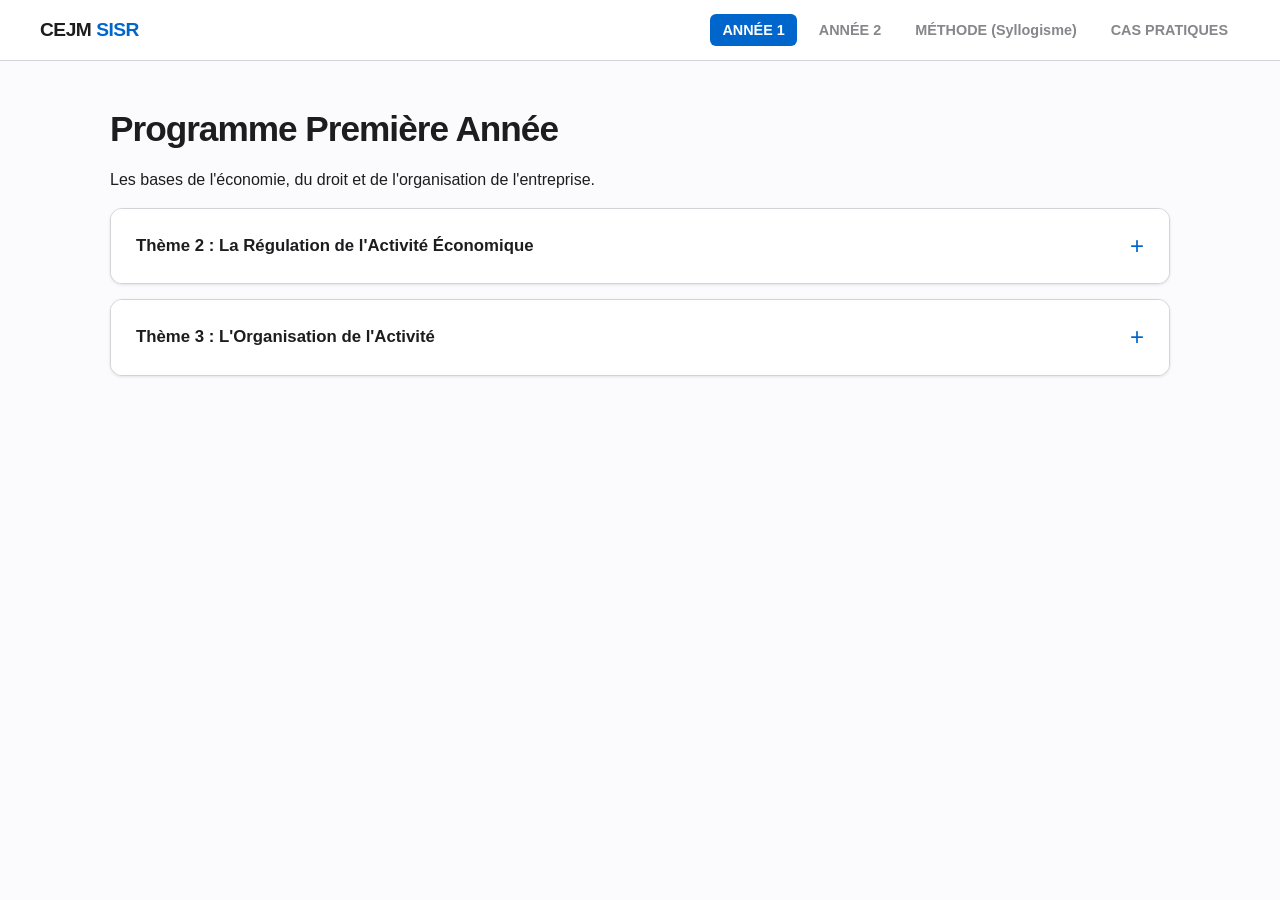
==== index.html @ 636a5388 "Update index.html" ====
<!DOCTYPE html>
<html lang="fr">
<head>
    <meta charset="UTF-8">
    <meta name="viewport" content="width=device-width, initial-scale=1.0">
    <title>CEJM Expert - BTS SIO SISR</title>
    <style>
        :root {
            --bg-body: #fbfbfd;
            --bg-card: #ffffff;
            --text-main: #1d1d1f;
            --text-muted: #86868b;
            --accent: #0066cc;
            --accent-light: #e3f2fd;
            --border: #d2d2d7;
            --radius: 12px;
            --shadow-sm: 0 1px 3px rgba(0,0,0,0.1);
            --code-bg: #f5f5f7;
            --success: #34c759;
            --danger: #ff3b30;
            --font-stack: -apple-system, BlinkMacSystemFont, "Segoe UI", Roboto, Helvetica, Arial, sans-serif;
        }

        * { box-sizing: border-box; margin: 0; padding: 0; }

        body {
            font-family: var(--font-stack);
            background: var(--bg-body);
            color: var(--text-main);
            line-height: 1.6;
            font-size: 16px;
        }

        /* --- HEADER & NAV --- */
        header {
            background: rgba(255, 255, 255, 0.95);
            backdrop-filter: blur(10px);
            position: sticky;
            top: 0;
            z-index: 100;
            border-bottom: 1px solid var(--border);
            padding: 0 20px;
        }

        nav {
            max-width: 1200px;
            margin: 0 auto;
            display: flex;
            justify-content: space-between;
            align-items: center;
            height: 60px;
        }

        .logo { font-weight: 800; font-size: 1.2rem; letter-spacing: -0.5px; }
        .logo span { color: var(--accent); }

        .nav-items { display: flex; gap: 10px; }
        .nav-items button {
            background: none; border: none; font-size: 0.9rem;
            padding: 8px 12px; cursor: pointer; color: var(--text-muted); font-weight: 600;
            transition: all 0.2s; border-radius: 6px;
        }
        .nav-items button:hover { color: var(--text-main); background: rgba(0,0,0,0.05); }
        .nav-items button.active { color: #fff; background: var(--accent); }

        /* --- LAYOUT --- */
        .container { max-width: 1100px; margin: 40px auto; padding: 0 20px; display: none; }
        .container.active { display: block; animation: fadeUp 0.4s ease-out; }

        @keyframes fadeUp { from { opacity: 0; transform: translateY(10px); } to { opacity: 1; transform: translateY(0); } }

        h1 { font-size: 2.2rem; margin-bottom: 10px; letter-spacing: -1px; }
        h2 { font-size: 1.6rem; margin: 30px 0 15px; border-bottom: 2px solid var(--border); padding-bottom: 5px; }
        h3 { font-size: 1.2rem; margin: 20px 0 10px; color: var(--accent); font-weight: 700; }
        p { margin-bottom: 15px; text-align: justify; }

        /* --- ACCORDIONS --- */
        .accordion {
            background: var(--bg-card);
            border: 1px solid var(--border);
            border-radius: var(--radius);
            margin-bottom: 15px;
            overflow: hidden;
            box-shadow: var(--shadow-sm);
        }
        
        .accordion-header {
            padding: 18px 25px;
            cursor: pointer;
            background: #fff;
            display: flex;
            justify-content: space-between;
            align-items: center;
            font-weight: 700;
            font-size: 1.05rem;
            transition: background 0.2s;
        }
        .accordion-header:hover { background: #f9f9f9; }
        .accordion-header::after { content: '+'; font-size: 1.5rem; color: var(--accent); font-weight: 400; }
        .accordion.open .accordion-header::after { content: '-'; }

        .accordion-body {
            padding: 0 25px;
            max-height: 0;
            overflow: hidden;
            transition: max-height 0.3s ease-out, padding 0.3s ease;
            background: #fafafa;
        }
        .accordion.open .accordion-body { padding: 25px; max-height: 3000px; }

        /* --- ELEMENTS VISUELS --- */
        ul { padding-left: 20px; margin-bottom: 15px; }
        li { margin-bottom: 8px; }
        strong { color: #000; font-weight: 700; }

        .highlight-box {
            background: var(--accent-light);
            border-left: 4px solid var(--accent);
            padding: 15px; margin: 20px 0;
            border-radius: 0 var(--radius) var(--radius) 0;
        }

        .sisr-context {
            background: #e8f5e9; border: 1px solid #c8e6c9; color: #2e7d32;
            padding: 12px; border-radius: 8px; margin-top: 15px; font-size: 0.9rem;
            font-weight: 500;
        }
        .sisr-context::before { content: "💻 SISR : "; font-weight: 800; }

        /* --- SYLLOGISME --- */
        .majeure-box {
            background: #fff; border: 1px solid var(--accent);
            padding: 20px; margin-bottom: 20px; border-radius: 8px;
            position: relative; box-shadow: var(--shadow-sm);
        }
        .majeure-title {
            position: absolute; top: -12px; left: 20px;
            background: var(--accent); color: white;
            padding: 2px 10px; font-size: 0.75rem; font-weight: bold;
            border-radius: 4px; text-transform: uppercase;
        }
        .legal-ref { font-family: monospace; color: var(--text-muted); display: block; margin-top: 5px; font-size: 0.85rem; text-align: right; }
        .condition-list li { list-style: none; }
        .condition-list li::before { content: "✅ "; }

        @media (max-width: 768px) {
            .nav-items { position: fixed; bottom: 0; left: 0; width: 100%; background: white; padding: 10px; box-shadow: 0 -2px 10px rgba(0,0,0,0.1); justify-content: center; overflow-x: auto; }
            .container { margin-bottom: 80px; }
            h1 { font-size: 1.8rem; }
        }
    </style>
</head>
<body>

    <header>
        <nav>
            <div class="logo">CEJM <span>SISR</span></div>
            <div class="nav-items">
                <button onclick="showTab('annee1')" class="active">ANNÉE 1</button>
                <button onclick="showTab('annee2')">ANNÉE 2</button>
                <button onclick="showTab('syllogisme')">MÉTHODE (Syllogisme)</button>
                <button onclick="showTab('entrainement')">CAS PRATIQUES</button>
            </div>
        </nav>
    </header>

    <div id="annee1" class="container active">
        <h1>Programme Première Année</h1>
        <p>Les bases de l'économie, du droit et de l'organisation de l'entreprise.</p>

        <div class="accordion">
            <div class="accordion-header" onclick="toggleAccordion(this)">Thème 2 : La Régulation de l'Activité Économique</div>
            <div class="accordion-body">
                <h3>1. L'Analyse PESTEL (Macro-environnement)</h3>
                <p>L'entreprise subit des influences externes sur lesquelles elle ne peut pas agir directement.</p>
                <ul>
                    <li><strong>P</strong>olitique : Stabilité fiscale, aides de l'État.</li>
                    <li><strong>É</strong>conomique : Inflation, taux d'intérêt (impact sur le coût du crédit).</li>
                    <li><strong>S</strong>ocioculturel : Habitudes de consommation (télétravail).</li>
                    <li><strong>T</strong>echnologique : Innovations, Brevets, 5G, Obsolescence. <span style="color:var(--accent)">(Critique pour SISR)</span>.</li>
                    <li><strong>É</strong>cologique : RSE, normes environnementales.</li>
                    <li><strong>L</strong>égal : Droit du travail, RGPD.</li>
                </ul>

                <h3>2. Le Rôle de l'État & Politiques</h3>
                <p>L'État régule l'économie via deux leviers principaux :</p>
                <ul>
                    <li><strong>Politique Budgétaire :</strong> Joue sur les dépenses publiques et impôts (Relance vs Rigueur).</li>
                    <li><strong>Politique Monétaire (BCE) :</strong> Joue sur les <em>Taux Directeurs</em>. Si la BCE monte les taux, emprunter pour acheter des serveurs coûte plus cher.</li>
                </ul>

                <h3>3. La Régulation par le Droit</h3>
                <ul>
                    <li><strong>Autorités (AAI) :</strong> ARCEP (Télécoms), CNIL (Données), Autorité de la Concurrence.</li>
                    <li><strong>Propriété Industrielle (INPI) :</strong>
                        <ul>
                            <li><strong>Brevet :</strong> Protège une invention technique (20 ans).</li>
                            <li><strong>Marque :</strong> Signe distinctif (10 ans renouvelable).</li>
                        </ul>
                    </li>
                    <li><strong>Droit de la Concurrence :</strong> Interdiction des ententes illicites et abus de position dominante.</li>
                </ul>
            </div>
        </div>

        <div class="accordion">
            <div class="accordion-header" onclick="toggleAccordion(this)">Thème 3 : L'Organisation de l'Activité</div>
            <div class="accordion-body">
                <h3>1. Structures Juridiques</h3>
                <ul>
                    <li><strong>EI (Entreprise Individuelle) :</strong> Pas de personnalité morale. Responsabilité du dirigeant. Patrimoine pro/perso séparés depuis 2022.</li>
                    <li><strong>Sociétés (SARL, SAS, SA) :</strong> Création d'une <em>Personne Morale</em>. Responsabilité limitée aux apports. Le dirigeant est mandataire social.</li>
                </ul>

                <h3>2. Responsabilité de l'Entreprise</h3>
                <div class="highlight-box">
                    <strong>Responsabilité Civile (Réparer) :</strong>
                    <ul>
                        <li><strong>Contractuelle :</strong> Dommage causé à un co-contractant (Client) lors de l'exécution du contrat. (Ex: Panne serveur violant le SLA).</li>
                        <li><strong>Extracontractuelle (Délictuelle) :</strong> Dommage causé à un tiers avec qui on n'a pas de contrat. (Art 1240 Code Civil).</li>
                    </ul>
                    <strong>Responsabilité Pénale (Punir) :</strong> Infraction à la loi (Vol, Escroquerie, Intrusion STAD).
                </div>
                <div class="sisr-context">Obligation de <strong>Moyens</strong> (faire son possible) vs <strong>Résultat</strong> (s'engager à réussir). Un FAI a une obligation de résultat sur la connexion.</div>

                <h3>3. Financement & Production</h3>
                <ul>
                    <li><strong>Cycles :</strong> Investissement (Long terme, CAPEX) vs Exploitation (Court terme, BFR).</li>
                    <li><strong>Externalisation :</strong> Confier une activité non-stratégique à un tiers (Ex: Une banque externalise son support IT à une ESN).</li>
                </ul>
            </div>
        </div>
    </div>

    <div id="annee2" class="container">
        <h1>Programme Deuxième Année</h1>
        <p>Focus : Numérique, Droit du Cyberespace et Droit du Travail.</p>

        <div class="accordion open">
            <div class="accordion-header" onclick="toggleAccordion(this)">Thème 4 : L'Impact du Numérique (Cœur SISR)</div>
            <div class="accordion-body">
                <h3>1. Économie du Numérique</h3>
                <ul>
                    <li><strong>3 Piliers :</strong> Technologique (Réseau), Économique (Nouveaux acteurs), Social (Usages).</li>
                    <li><strong>Effets de Réseau :</strong> La valeur d'un service augmente avec le nombre d'utilisateurs.</li>
                    <li><strong>Plateformisation :</strong> Désintermédiation (suppression des intermédiaires classiques) puis Ré-intermédiation (la plateforme devient le maître).</li>
                </ul>

                <h3>2. RGPD & Protection des Personnes</h3>
                <p>Le <strong>Règlement Général sur la Protection des Données</strong> impose :</p>
                <ul>
                    <li><strong>Droits :</strong> Accès, Rectification, Oubli, Portabilité.</li>
                    <li><strong>Obligations :</strong> Consentement explicite, Sécurité (Chiffrement), Registre des traitements.</li>
                </ul>
                <div class="sisr-context">
                    <strong>Cybersurveillance :</strong> L'administrateur peut accéder aux fichiers du salarié (présumés professionnels) SAUF s'ils sont nommés "PERSONNEL".
                    Condition : Informer le salarié AVANT de surveiller (Principe de transparence).
                </div>

                <h3>3. Contrats & Preuve Électronique</h3>
                <ul>
                    <li><strong>Preuve :</strong> L'écrit électronique a la même valeur que le papier si :
                        1. La personne est dûment identifiée (Signature électronique).
                        2. L'écrit est conservé dans des conditions garantissant son intégrité.
                    </li>
                    <li><strong>Clauses Contrats Cloud (B2B) :</strong>
                        <ul>
                            <li><strong>Réversibilité :</strong> Pouvoir récupérer ses données en fin de contrat.</li>
                            <li><strong>SLA (Service Level Agreement) :</strong> Garantie de disponibilité (ex: 99.9%).</li>
                            <li><strong>Confidentialité :</strong> Secret des données hébergées.</li>
                        </ul>
                    </li>
                </ul>
            </div>
        </div>

        <div class="accordion">
            <div class="accordion-header" onclick="toggleAccordion(this)">Thème 5 : Les Mutations du Travail</div>
            <div class="accordion-body">
                <h3>1. Le Contrat de Travail</h3>
                <p>Il existe dès qu'il y a : Une prestation, Une rémunération, et un <strong>Lien de Subordination</strong>.</p>
                <div class="highlight-box">
                    <strong>Lien de Subordination :</strong> Pouvoir de l'employeur de donner des ordres, d'en contrôler l'exécution et de sanctionner les manquements. C'est ce qui distingue le Salarié du Freelance.
                </div>

                <h3>2. Les Clauses Spécifiques</h3>
                <ul>
                    <li><strong>Clause de Mobilité :</strong> Le salarié accepte à l'avance de changer de lieu de travail.</li>
                    <li><strong>Clause de Non-Concurrence :</strong> Interdit de partir chez le concurrent. <span style="color:red">ATTENTION conditions strictes (voir onglet Méthode).</span></li>
                </ul>

                <h3>3. Le Marché du Travail</h3>
                <ul>
                    <li><strong>Offre de travail :</strong> Vient des ménages (Salariés).</li>
                    <li><strong>Demande de travail :</strong> Vient des entreprises.</li>
                    <li><strong>Politiques de l'emploi :</strong>
                        <ul>
                            <li><strong>Actives :</strong> Formation, aide à l'embauche (Favoriser le retour à l'emploi).</li>
                            <li><strong>Passives :</strong> Indemnités chômage, préretraite (Rendre le chômage supportable).</li>
                        </ul>
                    </li>
                </ul>
            </div>
        </div>
    </div>

    <div id="syllogisme" class="container">
        <h1>La Méthode du Syllogisme Juridique</h1>
        <p>Pour l'analyse de situation juridique, la structure de réponse est figée. Apprenez-la par cœur.</p>

        <div class="highlight-box" style="background: white; border: 1px solid var(--accent);">
            <h3>Structure "M.M.C"</h3>
            <ol style="margin-left:20px;">
                <li><strong>MAJEURE (La Règle) :</strong> "En droit, selon l'article X..." (Citer la règle générale).</li>
                <li><strong>MINEURE (Les Faits) :</strong> "En l'espèce..." (Appliquer aux faits de l'exercice).</li>
                <li><strong>CONCLUSION (Solution) :</strong> "En conséquence..." (Le résultat logique).</li>
            </ol>
        </div>

        <h2>BANQUE DE MAJEURES (À copier sur votre copie)</h2>
        
        <div class="majeure-box">
            <span class="majeure-title">RESPONSABILITÉ CIVILE (ART 1240)</span>
            <p><strong>La Règle :</strong> Pour engager la responsabilité civile extracontractuelle, trois conditions cumulatives sont nécessaires :</p>
            <ul class="condition-list">
                <li>Une <strong>Faute</strong> (fait générateur).</li>
                <li>Un <strong>Préjudice</strong> (certain, direct et personnel).</li>
                <li>Un <strong>Lien de Causalité</strong> entre la faute et le dommage.</li>
            </ul>
        </div>

        <div class="majeure-box" style="border-color: var(--danger);">
            <span class="majeure-title" style="background:var(--danger);">CLAUSE DE NON-CONCURRENCE</span>
            <p><strong>La Règle (Jurisprudence) :</strong> Une clause de non-concurrence n'est valide que si elle respecte <strong>4 conditions cumulatives</strong> :</p>
            <ul class="condition-list">
                <li>Elle est indispensable à la protection des <strong>intérêts légitimes</strong> de l'entreprise.</li>
                <li>Elle est limitée dans le <strong>temps</strong> (ex: 2 ans).</li>
                <li>Elle est limitée dans l'<strong>espace</strong> (ex: Région IDF).</li>
                <li>Elle comporte une <strong>contrepartie financière</strong> (indemnité) pour le salarié.</li>
            </ul>
            <p style="font-size:0.9rem; margin-top:10px;"><em>Si une condition manque = Clause Nulle.</em></p>
        </div>

        <div class="majeure-box">
            <span class="majeure-title">CONCURRENCE DÉLOYALE</span>
            <p><strong>La Règle :</strong> L'action en concurrence déloyale sanctionne des fautes comme :</p>
            <ul>
                <li>Le <strong>Dénigrement</strong> (Critique publique).</li>
                <li>L'<strong>Imitation</strong> (Risque de confusion).</li>
                <li>La <strong>Désorganisation</strong> (Débauchage massif).</li>
                <li>Le <strong>Parasitisme</strong> (Profiter du savoir-faire sans payer).</li>
            </ul>
        </div>

        <div class="majeure-box">
            <span class="majeure-title">VALIDITÉ CONTRAT (ART 1128)</span>
            <p><strong>La Règle :</strong> Le contrat est valide si 3 conditions sont réunies :</p>
            <ul class="condition-list">
                <li>Consentement libre et éclairé (sans erreur, dol ou violence).</li>
                <li>Capacité de contracter.</li>
                <li>Contenu licite et certain.</li>
            </ul>
        </div>
    </div>

    <div id="entrainement" class="container">
        <h1>Cas Pratiques Types</h1>
        
        <div class="accordion">
            <div class="accordion-header" onclick="toggleAccordion(this)">Cas 1 : Clause de Non-Concurrence Abusive</div>
            <div class="accordion-body">
                <p><strong>Situation :</strong> Un développeur quitte son ESN. Son contrat lui interdit de travailler pour tout concurrent "dans le monde entier" pendant "10 ans", sans indemnité.</p>
                <div class="highlight-box">
                    <strong>Correction Syllogisme :</strong>
                    <br>1. <strong>Majeure :</strong> Une clause de non-concurrence doit être limitée dans le temps, l'espace, proportionnée et rémunérée.
                    <br>2. <strong>Mineure :</strong> Ici, "Monde entier" et "10 ans" sont excessifs. De plus, il n'y a pas de contrepartie financière.
                    <br>3. <strong>Conclusion :</strong> La clause est nulle. Le développeur peut travailler où il veut.
                </div>
            </div>
        </div>

        <div class="accordion">
            <div class="accordion-header" onclick="toggleAccordion(this)">Cas 2 : La Preuve par Email (Arrêt Nikon)</div>
            <div class="accordion-body">
                <p><strong>Situation :</strong> L'employeur accède à la boite mail d'un salarié absent et trouve des preuves de déloyauté dans un dossier nommé "PROJET X". Le salarié crie à la violation de vie privée.</p>
                <div class="highlight-box">
                    <strong>Correction Syllogisme :</strong>
                    <br>1. <strong>Majeure :</strong> Les fichiers sur l'ordinateur pro sont présumés professionnels, sauf s'ils sont identifiés comme "PERSONNEL". L'employeur peut les ouvrir hors présence du salarié.
                    <br>2. <strong>Mineure :</strong> Le dossier s'appelait "PROJET X", pas "PERSONNEL".
                    <br>3. <strong>Conclusion :</strong> L'accès est licite, la preuve est recevable.
                </div>
            </div>
        </div>
    </div>

    <script>
        function showTab(tabId) {
            // Masquer tous les conteneurs
            document.querySelectorAll('.container').forEach(el => el.classList.remove('active'));
            // Désactiver tous les boutons
            document.querySelectorAll('.nav-items button').forEach(el => el.classList.remove('active'));
            
            // Afficher le bon conteneur
            document.getElementById(tabId).classList.add('active');
            
            // Activer le bon bouton
            const buttons = document.querySelectorAll('.nav-items button');
            if(tabId === 'annee1') buttons[0].classList.add('active');
            if(tabId === 'annee2') buttons[1].classList.add('active');
            if(tabId === 'syllogisme') buttons[2].classList.add('active');
            if(tabId === 'entrainement') buttons[3].classList.add('active');
            
            window.scrollTo(0,0);
        }

        function toggleAccordion(header) {
            const item = header.parentElement;
            item.classList.toggle('open');
        }
    </script>

</body>
</html>
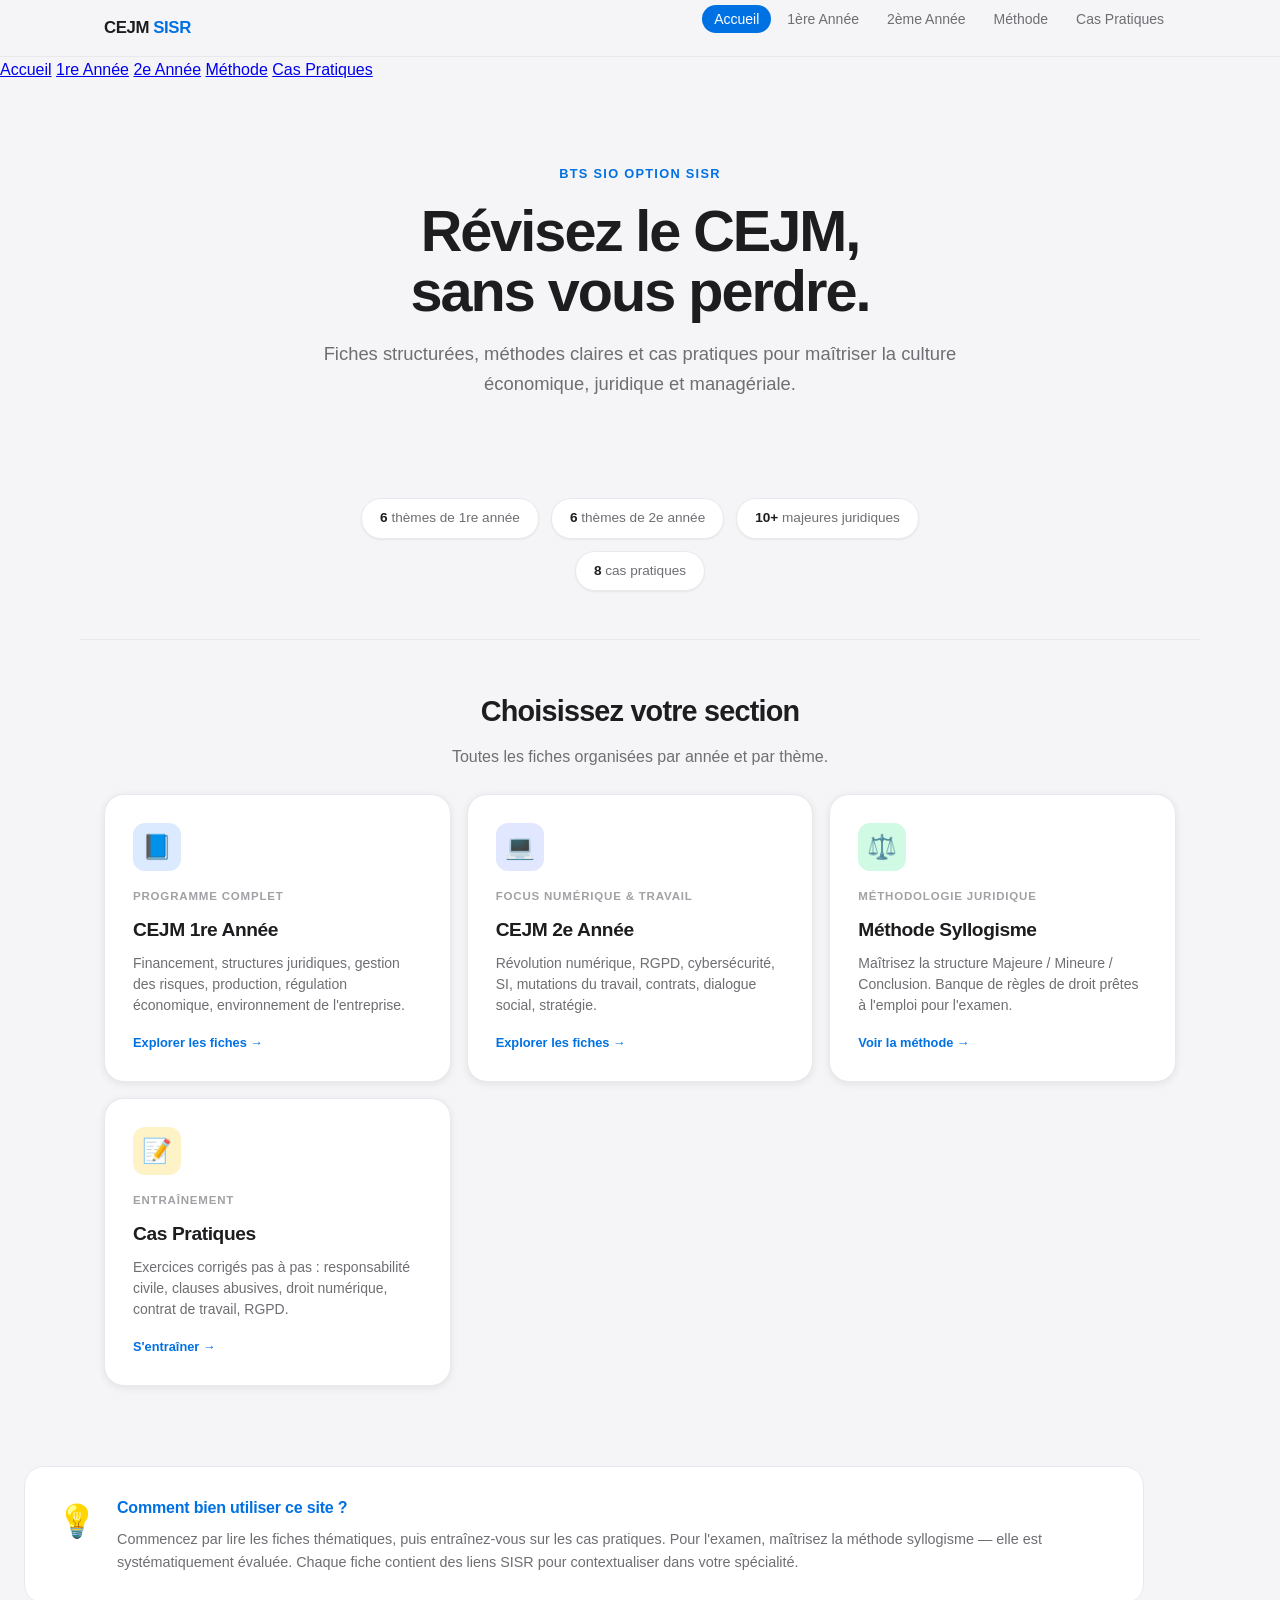
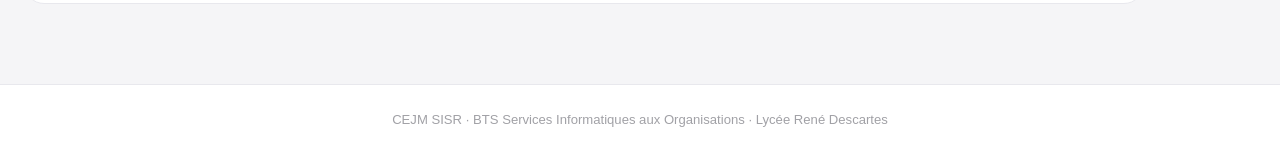
==== commit 0db6ffbf: "update project" ====
--- a/index.html
+++ b/index.html
@@ -1,423 +1,171 @@
-<!DOCTYPE html>
-<html lang="fr">
-<head>
-    <meta charset="UTF-8">
-    <meta name="viewport" content="width=device-width, initial-scale=1.0">
-    <title>CEJM Expert - BTS SIO SISR</title>
-    <style>
-        :root {
-            --bg-body: #fbfbfd;
-            --bg-card: #ffffff;
-            --text-main: #1d1d1f;
-            --text-muted: #86868b;
-            --accent: #0066cc;
-            --accent-light: #e3f2fd;
-            --border: #d2d2d7;
-            --radius: 12px;
-            --shadow-sm: 0 1px 3px rgba(0,0,0,0.1);
-            --code-bg: #f5f5f7;
-            --success: #34c759;
-            --danger: #ff3b30;
-            --font-stack: -apple-system, BlinkMacSystemFont, "Segoe UI", Roboto, Helvetica, Arial, sans-serif;
-        }
-
-        * { box-sizing: border-box; margin: 0; padding: 0; }
-
-        body {
-            font-family: var(--font-stack);
-            background: var(--bg-body);
-            color: var(--text-main);
-            line-height: 1.6;
-            font-size: 16px;
-        }
-
-        /* --- HEADER & NAV --- */
-        header {
-            background: rgba(255, 255, 255, 0.95);
-            backdrop-filter: blur(10px);
-            position: sticky;
-            top: 0;
-            z-index: 100;
-            border-bottom: 1px solid var(--border);
-            padding: 0 20px;
-        }
-
-        nav {
-            max-width: 1200px;
-            margin: 0 auto;
-            display: flex;
-            justify-content: space-between;
-            align-items: center;
-            height: 60px;
-        }
-
-        .logo { font-weight: 800; font-size: 1.2rem; letter-spacing: -0.5px; }
-        .logo span { color: var(--accent); }
-
-        .nav-items { display: flex; gap: 10px; }
-        .nav-items button {
-            background: none; border: none; font-size: 0.9rem;
-            padding: 8px 12px; cursor: pointer; color: var(--text-muted); font-weight: 600;
-            transition: all 0.2s; border-radius: 6px;
-        }
-        .nav-items button:hover { color: var(--text-main); background: rgba(0,0,0,0.05); }
-        .nav-items button.active { color: #fff; background: var(--accent); }
-
-        /* --- LAYOUT --- */
-        .container { max-width: 1100px; margin: 40px auto; padding: 0 20px; display: none; }
-        .container.active { display: block; animation: fadeUp 0.4s ease-out; }
-
-        @keyframes fadeUp { from { opacity: 0; transform: translateY(10px); } to { opacity: 1; transform: translateY(0); } }
-
-        h1 { font-size: 2.2rem; margin-bottom: 10px; letter-spacing: -1px; }
-        h2 { font-size: 1.6rem; margin: 30px 0 15px; border-bottom: 2px solid var(--border); padding-bottom: 5px; }
-        h3 { font-size: 1.2rem; margin: 20px 0 10px; color: var(--accent); font-weight: 700; }
-        p { margin-bottom: 15px; text-align: justify; }
-
-        /* --- ACCORDIONS --- */
-        .accordion {
-            background: var(--bg-card);
-            border: 1px solid var(--border);
-            border-radius: var(--radius);
-            margin-bottom: 15px;
-            overflow: hidden;
-            box-shadow: var(--shadow-sm);
-        }
-        
-        .accordion-header {
-            padding: 18px 25px;
-            cursor: pointer;
-            background: #fff;
-            display: flex;
-            justify-content: space-between;
-            align-items: center;
-            font-weight: 700;
-            font-size: 1.05rem;
-            transition: background 0.2s;
-        }
-        .accordion-header:hover { background: #f9f9f9; }
-        .accordion-header::after { content: '+'; font-size: 1.5rem; color: var(--accent); font-weight: 400; }
-        .accordion.open .accordion-header::after { content: '-'; }
-
-        .accordion-body {
-            padding: 0 25px;
-            max-height: 0;
-            overflow: hidden;
-            transition: max-height 0.3s ease-out, padding 0.3s ease;
-            background: #fafafa;
-        }
-        .accordion.open .accordion-body { padding: 25px; max-height: 3000px; }
-
-        /* --- ELEMENTS VISUELS --- */
-        ul { padding-left: 20px; margin-bottom: 15px; }
-        li { margin-bottom: 8px; }
-        strong { color: #000; font-weight: 700; }
-
-        .highlight-box {
-            background: var(--accent-light);
-            border-left: 4px solid var(--accent);
-            padding: 15px; margin: 20px 0;
-            border-radius: 0 var(--radius) var(--radius) 0;
-        }
-
-        .sisr-context {
-            background: #e8f5e9; border: 1px solid #c8e6c9; color: #2e7d32;
-            padding: 12px; border-radius: 8px; margin-top: 15px; font-size: 0.9rem;
-            font-weight: 500;
-        }
-        .sisr-context::before { content: "💻 SISR : "; font-weight: 800; }
-
-        /* --- SYLLOGISME --- */
-        .majeure-box {
-            background: #fff; border: 1px solid var(--accent);
-            padding: 20px; margin-bottom: 20px; border-radius: 8px;
-            position: relative; box-shadow: var(--shadow-sm);
-        }
-        .majeure-title {
-            position: absolute; top: -12px; left: 20px;
-            background: var(--accent); color: white;
-            padding: 2px 10px; font-size: 0.75rem; font-weight: bold;
-            border-radius: 4px; text-transform: uppercase;
-        }
-        .legal-ref { font-family: monospace; color: var(--text-muted); display: block; margin-top: 5px; font-size: 0.85rem; text-align: right; }
-        .condition-list li { list-style: none; }
-        .condition-list li::before { content: "✅ "; }
-
-        @media (max-width: 768px) {
-            .nav-items { position: fixed; bottom: 0; left: 0; width: 100%; background: white; padding: 10px; box-shadow: 0 -2px 10px rgba(0,0,0,0.1); justify-content: center; overflow-x: auto; }
-            .container { margin-bottom: 80px; }
-            h1 { font-size: 1.8rem; }
-        }
-    </style>
-</head>
-<body>
-
-    <header>
-        <nav>
-            <div class="logo">CEJM <span>SISR</span></div>
-            <div class="nav-items">
-                <button onclick="showTab('annee1')" class="active">ANNÉE 1</button>
-                <button onclick="showTab('annee2')">ANNÉE 2</button>
-                <button onclick="showTab('syllogisme')">MÉTHODE (Syllogisme)</button>
-                <button onclick="showTab('entrainement')">CAS PRATIQUES</button>
-            </div>
-        </nav>
-    </header>
-
-    <div id="annee1" class="container active">
-        <h1>Programme Première Année</h1>
-        <p>Les bases de l'économie, du droit et de l'organisation de l'entreprise.</p>
-
-        <div class="accordion">
-            <div class="accordion-header" onclick="toggleAccordion(this)">Thème 2 : La Régulation de l'Activité Économique</div>
-            <div class="accordion-body">
-                <h3>1. L'Analyse PESTEL (Macro-environnement)</h3>
-                <p>L'entreprise subit des influences externes sur lesquelles elle ne peut pas agir directement.</p>
-                <ul>
-                    <li><strong>P</strong>olitique : Stabilité fiscale, aides de l'État.</li>
-                    <li><strong>É</strong>conomique : Inflation, taux d'intérêt (impact sur le coût du crédit).</li>
-                    <li><strong>S</strong>ocioculturel : Habitudes de consommation (télétravail).</li>
-                    <li><strong>T</strong>echnologique : Innovations, Brevets, 5G, Obsolescence. <span style="color:var(--accent)">(Critique pour SISR)</span>.</li>
-                    <li><strong>É</strong>cologique : RSE, normes environnementales.</li>
-                    <li><strong>L</strong>égal : Droit du travail, RGPD.</li>
-                </ul>
-
-                <h3>2. Le Rôle de l'État & Politiques</h3>
-                <p>L'État régule l'économie via deux leviers principaux :</p>
-                <ul>
-                    <li><strong>Politique Budgétaire :</strong> Joue sur les dépenses publiques et impôts (Relance vs Rigueur).</li>
-                    <li><strong>Politique Monétaire (BCE) :</strong> Joue sur les <em>Taux Directeurs</em>. Si la BCE monte les taux, emprunter pour acheter des serveurs coûte plus cher.</li>
-                </ul>
-
-                <h3>3. La Régulation par le Droit</h3>
-                <ul>
-                    <li><strong>Autorités (AAI) :</strong> ARCEP (Télécoms), CNIL (Données), Autorité de la Concurrence.</li>
-                    <li><strong>Propriété Industrielle (INPI) :</strong>
-                        <ul>
-                            <li><strong>Brevet :</strong> Protège une invention technique (20 ans).</li>
-                            <li><strong>Marque :</strong> Signe distinctif (10 ans renouvelable).</li>
-                        </ul>
-                    </li>
-                    <li><strong>Droit de la Concurrence :</strong> Interdiction des ententes illicites et abus de position dominante.</li>
-                </ul>
-            </div>
-        </div>
-
-        <div class="accordion">
-            <div class="accordion-header" onclick="toggleAccordion(this)">Thème 3 : L'Organisation de l'Activité</div>
-            <div class="accordion-body">
-                <h3>1. Structures Juridiques</h3>
-                <ul>
-                    <li><strong>EI (Entreprise Individuelle) :</strong> Pas de personnalité morale. Responsabilité du dirigeant. Patrimoine pro/perso séparés depuis 2022.</li>
-                    <li><strong>Sociétés (SARL, SAS, SA) :</strong> Création d'une <em>Personne Morale</em>. Responsabilité limitée aux apports. Le dirigeant est mandataire social.</li>
-                </ul>
-
-                <h3>2. Responsabilité de l'Entreprise</h3>
-                <div class="highlight-box">
-                    <strong>Responsabilité Civile (Réparer) :</strong>
-                    <ul>
-                        <li><strong>Contractuelle :</strong> Dommage causé à un co-contractant (Client) lors de l'exécution du contrat. (Ex: Panne serveur violant le SLA).</li>
-                        <li><strong>Extracontractuelle (Délictuelle) :</strong> Dommage causé à un tiers avec qui on n'a pas de contrat. (Art 1240 Code Civil).</li>
-                    </ul>
-                    <strong>Responsabilité Pénale (Punir) :</strong> Infraction à la loi (Vol, Escroquerie, Intrusion STAD).
-                </div>
-                <div class="sisr-context">Obligation de <strong>Moyens</strong> (faire son possible) vs <strong>Résultat</strong> (s'engager à réussir). Un FAI a une obligation de résultat sur la connexion.</div>
-
-                <h3>3. Financement & Production</h3>
-                <ul>
-                    <li><strong>Cycles :</strong> Investissement (Long terme, CAPEX) vs Exploitation (Court terme, BFR).</li>
-                    <li><strong>Externalisation :</strong> Confier une activité non-stratégique à un tiers (Ex: Une banque externalise son support IT à une ESN).</li>
-                </ul>
-            </div>
-        </div>
-    </div>
-
-    <div id="annee2" class="container">
-        <h1>Programme Deuxième Année</h1>
-        <p>Focus : Numérique, Droit du Cyberespace et Droit du Travail.</p>
-
-        <div class="accordion open">
-            <div class="accordion-header" onclick="toggleAccordion(this)">Thème 4 : L'Impact du Numérique (Cœur SISR)</div>
-            <div class="accordion-body">
-                <h3>1. Économie du Numérique</h3>
-                <ul>
-                    <li><strong>3 Piliers :</strong> Technologique (Réseau), Économique (Nouveaux acteurs), Social (Usages).</li>
-                    <li><strong>Effets de Réseau :</strong> La valeur d'un service augmente avec le nombre d'utilisateurs.</li>
-                    <li><strong>Plateformisation :</strong> Désintermédiation (suppression des intermédiaires classiques) puis Ré-intermédiation (la plateforme devient le maître).</li>
-                </ul>
-
-                <h3>2. RGPD & Protection des Personnes</h3>
-                <p>Le <strong>Règlement Général sur la Protection des Données</strong> impose :</p>
-                <ul>
-                    <li><strong>Droits :</strong> Accès, Rectification, Oubli, Portabilité.</li>
-                    <li><strong>Obligations :</strong> Consentement explicite, Sécurité (Chiffrement), Registre des traitements.</li>
-                </ul>
-                <div class="sisr-context">
-                    <strong>Cybersurveillance :</strong> L'administrateur peut accéder aux fichiers du salarié (présumés professionnels) SAUF s'ils sont nommés "PERSONNEL".
-                    Condition : Informer le salarié AVANT de surveiller (Principe de transparence).
-                </div>
-
-                <h3>3. Contrats & Preuve Électronique</h3>
-                <ul>
-                    <li><strong>Preuve :</strong> L'écrit électronique a la même valeur que le papier si :
-                        1. La personne est dûment identifiée (Signature électronique).
-                        2. L'écrit est conservé dans des conditions garantissant son intégrité.
-                    </li>
-                    <li><strong>Clauses Contrats Cloud (B2B) :</strong>
-                        <ul>
-                            <li><strong>Réversibilité :</strong> Pouvoir récupérer ses données en fin de contrat.</li>
-                            <li><strong>SLA (Service Level Agreement) :</strong> Garantie de disponibilité (ex: 99.9%).</li>
-                            <li><strong>Confidentialité :</strong> Secret des données hébergées.</li>
-                        </ul>
-                    </li>
-                </ul>
-            </div>
-        </div>
-
-        <div class="accordion">
-            <div class="accordion-header" onclick="toggleAccordion(this)">Thème 5 : Les Mutations du Travail</div>
-            <div class="accordion-body">
-                <h3>1. Le Contrat de Travail</h3>
-                <p>Il existe dès qu'il y a : Une prestation, Une rémunération, et un <strong>Lien de Subordination</strong>.</p>
-                <div class="highlight-box">
-                    <strong>Lien de Subordination :</strong> Pouvoir de l'employeur de donner des ordres, d'en contrôler l'exécution et de sanctionner les manquements. C'est ce qui distingue le Salarié du Freelance.
-                </div>
-
-                <h3>2. Les Clauses Spécifiques</h3>
-                <ul>
-                    <li><strong>Clause de Mobilité :</strong> Le salarié accepte à l'avance de changer de lieu de travail.</li>
-                    <li><strong>Clause de Non-Concurrence :</strong> Interdit de partir chez le concurrent. <span style="color:red">ATTENTION conditions strictes (voir onglet Méthode).</span></li>
-                </ul>
-
-                <h3>3. Le Marché du Travail</h3>
-                <ul>
-                    <li><strong>Offre de travail :</strong> Vient des ménages (Salariés).</li>
-                    <li><strong>Demande de travail :</strong> Vient des entreprises.</li>
-                    <li><strong>Politiques de l'emploi :</strong>
-                        <ul>
-                            <li><strong>Actives :</strong> Formation, aide à l'embauche (Favoriser le retour à l'emploi).</li>
-                            <li><strong>Passives :</strong> Indemnités chômage, préretraite (Rendre le chômage supportable).</li>
-                        </ul>
-                    </li>
-                </ul>
-            </div>
-        </div>
-    </div>
-
-    <div id="syllogisme" class="container">
-        <h1>La Méthode du Syllogisme Juridique</h1>
-        <p>Pour l'analyse de situation juridique, la structure de réponse est figée. Apprenez-la par cœur.</p>
-
-        <div class="highlight-box" style="background: white; border: 1px solid var(--accent);">
-            <h3>Structure "M.M.C"</h3>
-            <ol style="margin-left:20px;">
-                <li><strong>MAJEURE (La Règle) :</strong> "En droit, selon l'article X..." (Citer la règle générale).</li>
-                <li><strong>MINEURE (Les Faits) :</strong> "En l'espèce..." (Appliquer aux faits de l'exercice).</li>
-                <li><strong>CONCLUSION (Solution) :</strong> "En conséquence..." (Le résultat logique).</li>
-            </ol>
-        </div>
-
-        <h2>BANQUE DE MAJEURES (À copier sur votre copie)</h2>
-        
-        <div class="majeure-box">
-            <span class="majeure-title">RESPONSABILITÉ CIVILE (ART 1240)</span>
-            <p><strong>La Règle :</strong> Pour engager la responsabilité civile extracontractuelle, trois conditions cumulatives sont nécessaires :</p>
-            <ul class="condition-list">
-                <li>Une <strong>Faute</strong> (fait générateur).</li>
-                <li>Un <strong>Préjudice</strong> (certain, direct et personnel).</li>
-                <li>Un <strong>Lien de Causalité</strong> entre la faute et le dommage.</li>
-            </ul>
-        </div>
-
-        <div class="majeure-box" style="border-color: var(--danger);">
-            <span class="majeure-title" style="background:var(--danger);">CLAUSE DE NON-CONCURRENCE</span>
-            <p><strong>La Règle (Jurisprudence) :</strong> Une clause de non-concurrence n'est valide que si elle respecte <strong>4 conditions cumulatives</strong> :</p>
-            <ul class="condition-list">
-                <li>Elle est indispensable à la protection des <strong>intérêts légitimes</strong> de l'entreprise.</li>
-                <li>Elle est limitée dans le <strong>temps</strong> (ex: 2 ans).</li>
-                <li>Elle est limitée dans l'<strong>espace</strong> (ex: Région IDF).</li>
-                <li>Elle comporte une <strong>contrepartie financière</strong> (indemnité) pour le salarié.</li>
-            </ul>
-            <p style="font-size:0.9rem; margin-top:10px;"><em>Si une condition manque = Clause Nulle.</em></p>
-        </div>
-
-        <div class="majeure-box">
-            <span class="majeure-title">CONCURRENCE DÉLOYALE</span>
-            <p><strong>La Règle :</strong> L'action en concurrence déloyale sanctionne des fautes comme :</p>
-            <ul>
-                <li>Le <strong>Dénigrement</strong> (Critique publique).</li>
-                <li>L'<strong>Imitation</strong> (Risque de confusion).</li>
-                <li>La <strong>Désorganisation</strong> (Débauchage massif).</li>
-                <li>Le <strong>Parasitisme</strong> (Profiter du savoir-faire sans payer).</li>
-            </ul>
-        </div>
-
-        <div class="majeure-box">
-            <span class="majeure-title">VALIDITÉ CONTRAT (ART 1128)</span>
-            <p><strong>La Règle :</strong> Le contrat est valide si 3 conditions sont réunies :</p>
-            <ul class="condition-list">
-                <li>Consentement libre et éclairé (sans erreur, dol ou violence).</li>
-                <li>Capacité de contracter.</li>
-                <li>Contenu licite et certain.</li>
-            </ul>
-        </div>
-    </div>
-
-    <div id="entrainement" class="container">
-        <h1>Cas Pratiques Types</h1>
-        
-        <div class="accordion">
-            <div class="accordion-header" onclick="toggleAccordion(this)">Cas 1 : Clause de Non-Concurrence Abusive</div>
-            <div class="accordion-body">
-                <p><strong>Situation :</strong> Un développeur quitte son ESN. Son contrat lui interdit de travailler pour tout concurrent "dans le monde entier" pendant "10 ans", sans indemnité.</p>
-                <div class="highlight-box">
-                    <strong>Correction Syllogisme :</strong>
-                    <br>1. <strong>Majeure :</strong> Une clause de non-concurrence doit être limitée dans le temps, l'espace, proportionnée et rémunérée.
-                    <br>2. <strong>Mineure :</strong> Ici, "Monde entier" et "10 ans" sont excessifs. De plus, il n'y a pas de contrepartie financière.
-                    <br>3. <strong>Conclusion :</strong> La clause est nulle. Le développeur peut travailler où il veut.
-                </div>
-            </div>
-        </div>
-
-        <div class="accordion">
-            <div class="accordion-header" onclick="toggleAccordion(this)">Cas 2 : La Preuve par Email (Arrêt Nikon)</div>
-            <div class="accordion-body">
-                <p><strong>Situation :</strong> L'employeur accède à la boite mail d'un salarié absent et trouve des preuves de déloyauté dans un dossier nommé "PROJET X". Le salarié crie à la violation de vie privée.</p>
-                <div class="highlight-box">
-                    <strong>Correction Syllogisme :</strong>
-                    <br>1. <strong>Majeure :</strong> Les fichiers sur l'ordinateur pro sont présumés professionnels, sauf s'ils sont identifiés comme "PERSONNEL". L'employeur peut les ouvrir hors présence du salarié.
-                    <br>2. <strong>Mineure :</strong> Le dossier s'appelait "PROJET X", pas "PERSONNEL".
-                    <br>3. <strong>Conclusion :</strong> L'accès est licite, la preuve est recevable.
-                </div>
-            </div>
-        </div>
-    </div>
-
-    <script>
-        function showTab(tabId) {
-            // Masquer tous les conteneurs
-            document.querySelectorAll('.container').forEach(el => el.classList.remove('active'));
-            // Désactiver tous les boutons
-            document.querySelectorAll('.nav-items button').forEach(el => el.classList.remove('active'));
-            
-            // Afficher le bon conteneur
-            document.getElementById(tabId).classList.add('active');
-            
-            // Activer le bon bouton
-            const buttons = document.querySelectorAll('.nav-items button');
-            if(tabId === 'annee1') buttons[0].classList.add('active');
-            if(tabId === 'annee2') buttons[1].classList.add('active');
-            if(tabId === 'syllogisme') buttons[2].classList.add('active');
-            if(tabId === 'entrainement') buttons[3].classList.add('active');
-            
-            window.scrollTo(0,0);
-        }
-
-        function toggleAccordion(header) {
-            const item = header.parentElement;
-            item.classList.toggle('open');
-        }
-    </script>
-
-</body>
-</html>
+<!DOCTYPE html>
+<html lang="fr">
+<head>
+  <meta charset="UTF-8">
+  <meta name="viewport" content="width=device-width, initial-scale=1.0">
+  <title>CEJM — BTS SIO SISR</title>
+  <link rel="stylesheet" href="css/style.css">
+  <style>
+    .stats-row {
+      display: flex;
+      flex-wrap: wrap;
+      gap: 12px;
+      justify-content: center;
+      margin: 40px auto 0;
+      max-width: 700px;
+      padding: 0 24px;
+    }
+    .stat-pill {
+      background: var(--bg-card);
+      border: 1px solid var(--border-light);
+      border-radius: 20px;
+      padding: 8px 18px;
+      font-size: 0.85rem;
+      font-weight: 500;
+      color: var(--text-secondary);
+      box-shadow: var(--shadow-xs);
+    }
+    .stat-pill strong { color: var(--text); }
+
+    .divider {
+      border: none;
+      border-top: 1px solid var(--border-light);
+      max-width: 1120px;
+      margin: 0 auto;
+    }
+
+    .section-intro {
+      text-align: center;
+      padding: 48px 24px 24px;
+    }
+    .section-intro h2 {
+      font-size: 1.8rem;
+      font-weight: 700;
+      letter-spacing: -0.8px;
+      margin-bottom: 8px;
+    }
+    .section-intro p {
+      color: var(--text-secondary);
+      max-width: 480px;
+      margin: 0 auto;
+    }
+
+    .tip-section {
+      background: var(--bg-card);
+      border: 1px solid var(--border-light);
+      border-radius: var(--radius-lg);
+      padding: 28px 32px;
+      max-width: 1120px;
+      margin: 0 auto 80px;
+      display: flex;
+      gap: 20px;
+      align-items: flex-start;
+    }
+    .tip-icon { font-size: 2rem; flex-shrink: 0; }
+    .tip-section h3 { margin: 0 0 6px; font-size: 1.0rem; }
+    .tip-section p { margin: 0; font-size: 0.9rem; color: var(--text-secondary); }
+    .tip-section { margin: 0 24px 80px; }
+
+    @media (max-width: 768px) {
+      .tip-section { flex-direction: column; gap: 12px; margin: 0 16px 100px; }
+    }
+  </style>
+</head>
+<body>
+
+  <header class="site-header">
+    <nav class="nav">
+      <a href="index.html" class="nav-logo">CEJM <span>SISR</span></a>
+      <ul class="nav-links">
+        <li><a href="index.html" class="active">Accueil</a></li>
+        <li><a href="annee1.html">1ère Année</a></li>
+        <li><a href="annee2.html">2ème Année</a></li>
+        <li><a href="syllogisme.html">Méthode</a></li>
+        <li><a href="cas-pratiques.html">Cas Pratiques</a></li>
+      </ul>
+    </nav>
+  </header>
+
+  <nav class="mobile-nav">
+    <a href="index.html" class="active">Accueil</a>
+    <a href="annee1.html">1re Année</a>
+    <a href="annee2.html">2e Année</a>
+    <a href="syllogisme.html">Méthode</a>
+    <a href="cas-pratiques.html">Cas Pratiques</a>
+  </nav>
+
+  <!-- HERO -->
+  <section class="hero-section fade-up">
+    <div class="hero-eyebrow">BTS SIO option SISR</div>
+    <h1 class="hero-title">Révisez le CEJM,<br>sans vous perdre.</h1>
+    <p class="hero-subtitle">Fiches structurées, méthodes claires et cas pratiques pour maîtriser la culture économique, juridique et managériale.</p>
+  </section>
+
+  <!-- STATS -->
+  <div class="stats-row fade-up delay-1">
+    <div class="stat-pill"><strong>6</strong> thèmes de 1re année</div>
+    <div class="stat-pill"><strong>6</strong> thèmes de 2e année</div>
+    <div class="stat-pill"><strong>10+</strong> majeures juridiques</div>
+    <div class="stat-pill"><strong>8</strong> cas pratiques</div>
+  </div>
+
+  <!-- CARDS -->
+  <hr class="divider" style="margin: 48px auto 0;">
+  <div class="section-intro">
+    <h2>Choisissez votre section</h2>
+    <p>Toutes les fiches organisées par année et par thème.</p>
+  </div>
+
+  <div class="cards-grid">
+
+    <a href="annee1.html" class="home-card blue fade-up delay-1">
+      <div class="card-icon">📘</div>
+      <div class="card-eyebrow">Programme complet</div>
+      <div class="card-title">CEJM 1re Année</div>
+      <div class="card-desc">Financement, structures juridiques, gestion des risques, production, régulation économique, environnement de l'entreprise.</div>
+      <div class="card-arrow">Explorer les fiches →</div>
+    </a>
+
+    <a href="annee2.html" class="home-card indigo fade-up delay-2">
+      <div class="card-icon">💻</div>
+      <div class="card-eyebrow">Focus numérique & travail</div>
+      <div class="card-title">CEJM 2e Année</div>
+      <div class="card-desc">Révolution numérique, RGPD, cybersécurité, SI, mutations du travail, contrats, dialogue social, stratégie.</div>
+      <div class="card-arrow">Explorer les fiches →</div>
+    </a>
+
+    <a href="syllogisme.html" class="home-card emerald fade-up delay-3">
+      <div class="card-icon">⚖️</div>
+      <div class="card-eyebrow">Méthodologie juridique</div>
+      <div class="card-title">Méthode Syllogisme</div>
+      <div class="card-desc">Maîtrisez la structure Majeure / Mineure / Conclusion. Banque de règles de droit prêtes à l'emploi pour l'examen.</div>
+      <div class="card-arrow">Voir la méthode →</div>
+    </a>
+
+    <a href="cas-pratiques.html" class="home-card amber fade-up delay-4">
+      <div class="card-icon">📝</div>
+      <div class="card-eyebrow">Entraînement</div>
+      <div class="card-title">Cas Pratiques</div>
+      <div class="card-desc">Exercices corrigés pas à pas : responsabilité civile, clauses abusives, droit numérique, contrat de travail, RGPD.</div>
+      <div class="card-arrow">S'entraîner →</div>
+    </a>
+
+  </div>
+
+  <!-- TIP -->
+  <div class="tip-section fade-up">
+    <div class="tip-icon">💡</div>
+    <div>
+      <h3>Comment bien utiliser ce site ?</h3>
+      <p>Commencez par lire les fiches thématiques, puis entraînez-vous sur les cas pratiques. Pour l'examen, maîtrisez la méthode syllogisme — elle est systématiquement évaluée. Chaque fiche contient des liens SISR pour contextualiser dans votre spécialité.</p>
+    </div>
+  </div>
+
+  <footer class="site-footer">
+    CEJM SISR · BTS Services Informatiques aux Organisations · Lycée René Descartes
+  </footer>
+
+  <button id="scrollTop" title="Retour en haut">↑</button>
+  <script src="js/script.js"></script>
+</body>
+</html>
--- a/css/style.css
+++ b/css/style.css
@@ -0,0 +1,965 @@
+/* ============================================================
+   CEJM SISR — Design System Apple-inspired
+   ============================================================ */
+
+:root {
+  --bg: #f5f5f7;
+  --bg-card: #ffffff;
+  --bg-section: #fbfbfd;
+  --text: #1d1d1f;
+  --text-secondary: #6e6e73;
+  --text-muted: #a1a1a6;
+  --accent: #0071e3;
+  --accent-soft: #e8f0fe;
+  --accent-dark: #0051a8;
+  --border: #d2d2d7;
+  --border-light: #e8e8ed;
+  --radius-sm: 8px;
+  --radius: 14px;
+  --radius-lg: 20px;
+  --shadow-xs: 0 1px 2px rgba(0,0,0,0.06);
+  --shadow-sm: 0 2px 8px rgba(0,0,0,0.08), 0 0 1px rgba(0,0,0,0.04);
+  --shadow-md: 0 4px 20px rgba(0,0,0,0.1), 0 0 1px rgba(0,0,0,0.06);
+  --shadow-lg: 0 8px 40px rgba(0,0,0,0.12), 0 0 1px rgba(0,0,0,0.06);
+  --font: -apple-system, BlinkMacSystemFont, "SF Pro Display", "Segoe UI", Helvetica, Arial, sans-serif;
+  --transition: 0.25s cubic-bezier(0.4, 0, 0.2, 1);
+  --green: #34c759;
+  --red: #ff3b30;
+  --orange: #ff9500;
+  --purple: #af52de;
+}
+
+/* ——————————————————————————————————————
+   RESET & BASE
+—————————————————————————————————————— */
+*, *::before, *::after { box-sizing: border-box; margin: 0; padding: 0; }
+
+html { scroll-behavior: smooth; -webkit-font-smoothing: antialiased; }
+
+body {
+  font-family: var(--font);
+  background: var(--bg);
+  color: var(--text);
+  line-height: 1.65;
+  font-size: 16px;
+  min-height: 100vh;
+}
+
+/* ——————————————————————————————————————
+   HEADER / NAV
+—————————————————————————————————————— */
+.site-header {
+  position: sticky;
+  top: 0;
+  z-index: 200;
+  background: rgba(245,245,247,0.85);
+  backdrop-filter: saturate(180%) blur(20px);
+  -webkit-backdrop-filter: saturate(180%) blur(20px);
+  border-bottom: 1px solid var(--border-light);
+}
+
+.nav {
+  max-width: 1120px;
+  margin: 0 auto;
+  padding: 0 24px;
+  height: 56px;
+  display: flex;
+  align-items: center;
+  justify-content: space-between;
+  gap: 16px;
+}
+
+.nav-logo {
+  font-size: 1.05rem;
+  font-weight: 700;
+  letter-spacing: -0.4px;
+  color: var(--text);
+  text-decoration: none;
+  white-space: nowrap;
+}
+
+.nav-logo span { color: var(--accent); }
+
+.nav-links {
+  display: flex;
+  gap: 4px;
+  list-style: none;
+  flex-wrap: wrap;
+}
+
+.nav-links a {
+  text-decoration: none;
+  font-size: 0.875rem;
+  font-weight: 500;
+  color: var(--text-secondary);
+  padding: 6px 12px;
+  border-radius: 20px;
+  transition: all var(--transition);
+  white-space: nowrap;
+}
+
+.nav-links a:hover { color: var(--text); background: rgba(0,0,0,0.06); }
+.nav-links a.active { color: #fff; background: var(--accent); }
+
+/* ——————————————————————————————————————
+   LAYOUT
+—————————————————————————————————————— */
+.page { max-width: 1120px; margin: 0 auto; padding: 0 24px 80px; }
+
+.page-hero {
+  padding: 56px 0 40px;
+  border-bottom: 1px solid var(--border-light);
+  margin-bottom: 40px;
+}
+
+.page-hero .badge {
+  display: inline-block;
+  font-size: 0.75rem;
+  font-weight: 600;
+  letter-spacing: 0.08em;
+  text-transform: uppercase;
+  color: var(--accent);
+  background: var(--accent-soft);
+  padding: 4px 10px;
+  border-radius: 20px;
+  margin-bottom: 14px;
+}
+
+.page-hero h1 {
+  font-size: clamp(2rem, 4vw, 2.8rem);
+  font-weight: 700;
+  letter-spacing: -1.5px;
+  line-height: 1.1;
+  margin-bottom: 14px;
+}
+
+.page-hero p {
+  font-size: 1.1rem;
+  color: var(--text-secondary);
+  max-width: 640px;
+  line-height: 1.6;
+}
+
+/* ——————————————————————————————————————
+   SEARCH BAR
+—————————————————————————————————————— */
+.search-wrap {
+  position: relative;
+  max-width: 480px;
+  margin: 24px 0 0;
+}
+
+.search-wrap svg {
+  position: absolute;
+  left: 14px;
+  top: 50%;
+  transform: translateY(-50%);
+  color: var(--text-muted);
+  pointer-events: none;
+}
+
+#searchInput {
+  width: 100%;
+  padding: 12px 16px 12px 42px;
+  border: 1px solid var(--border);
+  border-radius: 12px;
+  background: var(--bg-card);
+  font-family: var(--font);
+  font-size: 0.925rem;
+  color: var(--text);
+  outline: none;
+  transition: all var(--transition);
+  box-shadow: var(--shadow-xs);
+}
+
+#searchInput:focus {
+  border-color: var(--accent);
+  box-shadow: 0 0 0 3px rgba(0,113,227,0.15);
+}
+
+#searchInput::placeholder { color: var(--text-muted); }
+
+/* ——————————————————————————————————————
+   TYPOGRAPHY
+—————————————————————————————————————— */
+h2.section-title {
+  font-size: 1.5rem;
+  font-weight: 700;
+  letter-spacing: -0.6px;
+  margin: 48px 0 20px;
+  color: var(--text);
+  display: flex;
+  align-items: center;
+  gap: 10px;
+}
+
+h2.section-title .icon {
+  width: 32px; height: 32px;
+  border-radius: 8px;
+  display: flex; align-items: center; justify-content: center;
+  font-size: 1rem;
+  background: var(--accent-soft);
+}
+
+h3 {
+  font-size: 1.05rem;
+  font-weight: 700;
+  color: var(--accent);
+  margin: 20px 0 8px;
+  letter-spacing: -0.2px;
+}
+
+p { margin-bottom: 12px; color: var(--text); }
+
+ul, ol { padding-left: 20px; margin-bottom: 12px; }
+li { margin-bottom: 6px; line-height: 1.55; }
+strong { font-weight: 700; color: var(--text); }
+em { color: var(--text-secondary); }
+
+/* ——————————————————————————————————————
+   ACCORDION
+—————————————————————————————————————— */
+.accordion-group { display: flex; flex-direction: column; gap: 10px; }
+
+.accordion {
+  background: var(--bg-card);
+  border: 1px solid var(--border-light);
+  border-radius: var(--radius);
+  overflow: hidden;
+  box-shadow: var(--shadow-xs);
+  transition: box-shadow var(--transition);
+}
+
+.accordion:hover { box-shadow: var(--shadow-sm); }
+.accordion.open { box-shadow: var(--shadow-sm); }
+
+.accordion-header {
+  padding: 18px 22px;
+  cursor: pointer;
+  display: flex;
+  justify-content: space-between;
+  align-items: center;
+  gap: 12px;
+  font-weight: 600;
+  font-size: 0.975rem;
+  letter-spacing: -0.2px;
+  background: transparent;
+  transition: background var(--transition);
+  user-select: none;
+}
+
+.accordion-header:hover { background: rgba(0,0,0,0.02); }
+
+.accordion-header .acc-left {
+  display: flex;
+  align-items: center;
+  gap: 12px;
+}
+
+.acc-num {
+  width: 28px; height: 28px;
+  border-radius: 50%;
+  background: var(--accent-soft);
+  color: var(--accent);
+  font-size: 0.78rem;
+  font-weight: 700;
+  display: flex; align-items: center; justify-content: center;
+  flex-shrink: 0;
+}
+
+.accordion.open .acc-num {
+  background: var(--accent);
+  color: #fff;
+}
+
+.acc-chevron {
+  width: 22px; height: 22px;
+  border-radius: 50%;
+  background: var(--bg);
+  display: flex; align-items: center; justify-content: center;
+  flex-shrink: 0;
+  transition: transform var(--transition), background var(--transition);
+  font-size: 0.85rem;
+  color: var(--text-secondary);
+}
+
+.accordion.open .acc-chevron { transform: rotate(180deg); background: var(--accent-soft); color: var(--accent); }
+
+.accordion-body {
+  max-height: 0;
+  overflow: hidden;
+  transition: max-height 0.4s cubic-bezier(0.4, 0, 0.2, 1);
+}
+
+.accordion.open .accordion-body { max-height: 6000px; }
+
+.accordion-content {
+  padding: 4px 22px 24px;
+  border-top: 1px solid var(--border-light);
+}
+
+/* ——————————————————————————————————————
+   CALLOUT BOXES
+—————————————————————————————————————— */
+.callout {
+  border-radius: var(--radius-sm);
+  padding: 14px 16px;
+  margin: 16px 0;
+  font-size: 0.9rem;
+  line-height: 1.55;
+}
+
+.callout-blue {
+  background: #e8f0fe;
+  border-left: 3px solid var(--accent);
+  color: #1a3a6c;
+}
+
+.callout-green {
+  background: #e6f9ee;
+  border-left: 3px solid var(--green);
+  color: #1a4d2e;
+}
+
+.callout-red {
+  background: #fff0ee;
+  border-left: 3px solid var(--red);
+  color: #6b1a15;
+}
+
+.callout-orange {
+  background: #fff4e6;
+  border-left: 3px solid var(--orange);
+  color: #6b3a00;
+}
+
+.callout-purple {
+  background: #f3e8fd;
+  border-left: 3px solid var(--purple);
+  color: #4a1f6b;
+}
+
+.callout strong { color: inherit; }
+
+.callout-title {
+  font-size: 0.72rem;
+  font-weight: 700;
+  letter-spacing: 0.08em;
+  text-transform: uppercase;
+  margin-bottom: 6px;
+  opacity: 0.8;
+}
+
+/* ——————————————————————————————————————
+   TAG / BADGE
+—————————————————————————————————————— */
+.tag {
+  display: inline-block;
+  font-size: 0.72rem;
+  font-weight: 600;
+  padding: 3px 8px;
+  border-radius: 6px;
+  margin: 2px;
+  text-transform: uppercase;
+  letter-spacing: 0.05em;
+}
+
+.tag-blue { background: var(--accent-soft); color: var(--accent); }
+.tag-green { background: #e6f9ee; color: #1a8c3f; }
+.tag-red { background: #fff0ee; color: #cc2200; }
+.tag-orange { background: #fff4e6; color: #cc5500; }
+.tag-purple { background: #f3e8fd; color: #7d3cad; }
+.tag-gray { background: #f0f0f5; color: var(--text-secondary); }
+
+/* ——————————————————————————————————————
+   KEY POINT GRID
+—————————————————————————————————————— */
+.key-grid {
+  display: grid;
+  grid-template-columns: repeat(auto-fill, minmax(240px, 1fr));
+  gap: 12px;
+  margin: 16px 0;
+}
+
+.key-card {
+  background: var(--bg);
+  border: 1px solid var(--border-light);
+  border-radius: var(--radius-sm);
+  padding: 14px 16px;
+}
+
+.key-card .key-icon {
+  font-size: 1.3rem;
+  margin-bottom: 8px;
+}
+
+.key-card .key-label {
+  font-size: 0.78rem;
+  font-weight: 600;
+  text-transform: uppercase;
+  letter-spacing: 0.06em;
+  color: var(--text-muted);
+  margin-bottom: 4px;
+}
+
+.key-card .key-value {
+  font-size: 0.9rem;
+  font-weight: 600;
+  color: var(--text);
+}
+
+/* ——————————————————————————————————————
+   DEFINITION LIST
+—————————————————————————————————————— */
+.def-list { display: flex; flex-direction: column; gap: 10px; margin: 14px 0; }
+
+.def-item {
+  display: grid;
+  grid-template-columns: auto 1fr;
+  gap: 12px;
+  align-items: start;
+  padding: 12px 14px;
+  background: var(--bg);
+  border-radius: var(--radius-sm);
+  border: 1px solid var(--border-light);
+}
+
+.def-term {
+  font-size: 0.82rem;
+  font-weight: 700;
+  color: var(--accent);
+  white-space: nowrap;
+  padding-top: 2px;
+}
+
+.def-desc {
+  font-size: 0.9rem;
+  color: var(--text);
+  line-height: 1.5;
+}
+
+/* ——————————————————————————————————————
+   SYLLOGISME BOXES
+—————————————————————————————————————— */
+.syllogisme-step {
+  background: var(--bg-card);
+  border: 1px solid var(--border-light);
+  border-radius: var(--radius);
+  padding: 22px 24px;
+  margin-bottom: 14px;
+  position: relative;
+  box-shadow: var(--shadow-xs);
+}
+
+.step-label {
+  display: inline-flex;
+  align-items: center;
+  gap: 6px;
+  font-size: 0.72rem;
+  font-weight: 700;
+  letter-spacing: 0.08em;
+  text-transform: uppercase;
+  padding: 4px 10px;
+  border-radius: 20px;
+  margin-bottom: 12px;
+}
+
+.step-label.majeure { background: var(--accent); color: #fff; }
+.step-label.mineure { background: var(--orange); color: #fff; }
+.step-label.conclusion { background: var(--green); color: #fff; }
+
+.majeure-card {
+  background: var(--bg-card);
+  border: 1px solid var(--border-light);
+  border-radius: var(--radius);
+  padding: 20px 22px;
+  margin-bottom: 12px;
+  box-shadow: var(--shadow-xs);
+  position: relative;
+  overflow: hidden;
+}
+
+.majeure-card::before {
+  content: '';
+  position: absolute;
+  top: 0; left: 0;
+  width: 4px; height: 100%;
+  background: var(--accent);
+  border-radius: 4px 0 0 4px;
+}
+
+.majeure-card.red::before { background: var(--red); }
+.majeure-card.green::before { background: var(--green); }
+.majeure-card.orange::before { background: var(--orange); }
+.majeure-card.purple::before { background: var(--purple); }
+
+.majeure-card .m-title {
+  font-size: 0.72rem;
+  font-weight: 700;
+  letter-spacing: 0.08em;
+  text-transform: uppercase;
+  color: var(--accent);
+  margin-bottom: 10px;
+}
+.majeure-card.red .m-title { color: var(--red); }
+.majeure-card.green .m-title { color: var(--green); }
+.majeure-card.orange .m-title { color: var(--orange); }
+.majeure-card.purple .m-title { color: var(--purple); }
+
+.condition-list { list-style: none; padding: 0; }
+.condition-list li { padding: 4px 0; }
+.condition-list li::before { content: "✓ "; color: var(--green); font-weight: 700; }
+
+/* ——————————————————————————————————————
+   INDEX / HOME CARDS
+—————————————————————————————————————— */
+.hero-section {
+  text-align: center;
+  padding: 80px 24px 60px;
+  max-width: 700px;
+  margin: 0 auto;
+}
+
+.hero-eyebrow {
+  font-size: 0.8rem;
+  font-weight: 600;
+  letter-spacing: 0.1em;
+  text-transform: uppercase;
+  color: var(--accent);
+  margin-bottom: 16px;
+}
+
+.hero-title {
+  font-size: clamp(2.4rem, 6vw, 3.6rem);
+  font-weight: 800;
+  letter-spacing: -2px;
+  line-height: 1.05;
+  margin-bottom: 18px;
+  color: var(--text);
+}
+
+.hero-subtitle {
+  font-size: 1.15rem;
+  color: var(--text-secondary);
+  line-height: 1.6;
+  margin-bottom: 0;
+}
+
+.cards-grid {
+  display: grid;
+  grid-template-columns: repeat(auto-fill, minmax(260px, 1fr));
+  gap: 16px;
+  padding: 0 24px 80px;
+  max-width: 1120px;
+  margin: 0 auto;
+}
+
+.home-card {
+  background: var(--bg-card);
+  border: 1px solid var(--border-light);
+  border-radius: var(--radius-lg);
+  padding: 28px;
+  text-decoration: none;
+  color: var(--text);
+  box-shadow: var(--shadow-sm);
+  transition: all var(--transition);
+  display: flex;
+  flex-direction: column;
+  gap: 12px;
+  position: relative;
+  overflow: hidden;
+}
+
+.home-card:hover {
+  transform: translateY(-3px);
+  box-shadow: var(--shadow-lg);
+  border-color: transparent;
+}
+
+.home-card .card-icon {
+  width: 48px; height: 48px;
+  border-radius: 12px;
+  display: flex; align-items: center; justify-content: center;
+  font-size: 1.5rem;
+  margin-bottom: 4px;
+}
+
+.home-card .card-eyebrow {
+  font-size: 0.72rem;
+  font-weight: 600;
+  text-transform: uppercase;
+  letter-spacing: 0.07em;
+  color: var(--text-muted);
+}
+
+.home-card .card-title {
+  font-size: 1.2rem;
+  font-weight: 700;
+  letter-spacing: -0.4px;
+  line-height: 1.2;
+}
+
+.home-card .card-desc {
+  font-size: 0.875rem;
+  color: var(--text-secondary);
+  line-height: 1.5;
+  flex: 1;
+}
+
+.home-card .card-arrow {
+  align-self: flex-start;
+  font-size: 0.8rem;
+  font-weight: 600;
+  color: var(--accent);
+  display: flex;
+  align-items: center;
+  gap: 4px;
+  margin-top: 4px;
+}
+
+.home-card.blue .card-icon { background: #dbeafe; }
+.home-card.indigo .card-icon { background: #e0e7ff; }
+.home-card.emerald .card-icon { background: #d1fae5; }
+.home-card.amber .card-icon { background: #fef3c7; }
+
+/* ——————————————————————————————————————
+   TOC (Table of Contents)
+—————————————————————————————————————— */
+.toc-nav {
+  background: var(--bg-card);
+  border: 1px solid var(--border-light);
+  border-radius: var(--radius);
+  padding: 20px 22px;
+  margin-bottom: 32px;
+  box-shadow: var(--shadow-xs);
+}
+
+.toc-title {
+  font-size: 0.78rem;
+  font-weight: 700;
+  text-transform: uppercase;
+  letter-spacing: 0.08em;
+  color: var(--text-muted);
+  margin-bottom: 12px;
+}
+
+.toc-list {
+  list-style: none;
+  padding: 0;
+  display: flex;
+  flex-wrap: wrap;
+  gap: 8px;
+}
+
+.toc-list a {
+  text-decoration: none;
+  font-size: 0.85rem;
+  font-weight: 500;
+  color: var(--accent);
+  background: var(--accent-soft);
+  padding: 5px 12px;
+  border-radius: 20px;
+  transition: all var(--transition);
+}
+
+.toc-list a:hover { background: var(--accent); color: #fff; }
+
+/* ——————————————————————————————————————
+   STICKY SECTION HEADER
+—————————————————————————————————————— */
+.theme-header {
+  background: var(--bg-card);
+  border: 1px solid var(--border-light);
+  border-radius: var(--radius);
+  padding: 16px 20px;
+  margin: 40px 0 16px;
+  display: flex;
+  align-items: center;
+  gap: 14px;
+  box-shadow: var(--shadow-xs);
+}
+
+.theme-num {
+  width: 36px; height: 36px;
+  border-radius: 10px;
+  background: var(--accent);
+  color: #fff;
+  font-size: 0.95rem;
+  font-weight: 800;
+  display: flex; align-items: center; justify-content: center;
+  flex-shrink: 0;
+}
+
+.theme-info { flex: 1; }
+.theme-info .theme-label {
+  font-size: 0.7rem;
+  font-weight: 600;
+  letter-spacing: 0.08em;
+  text-transform: uppercase;
+  color: var(--text-muted);
+}
+.theme-info .theme-name {
+  font-size: 1.15rem;
+  font-weight: 700;
+  letter-spacing: -0.4px;
+}
+
+/* ——————————————————————————————————————
+   TABLE
+—————————————————————————————————————— */
+.styled-table {
+  width: 100%;
+  border-collapse: collapse;
+  margin: 16px 0;
+  font-size: 0.88rem;
+  border-radius: var(--radius-sm);
+  overflow: hidden;
+  box-shadow: var(--shadow-xs);
+}
+
+.styled-table thead tr {
+  background: var(--text);
+  color: #fff;
+}
+
+.styled-table th {
+  padding: 10px 14px;
+  text-align: left;
+  font-weight: 600;
+  font-size: 0.8rem;
+  letter-spacing: 0.05em;
+  text-transform: uppercase;
+}
+
+.styled-table td {
+  padding: 10px 14px;
+  border-bottom: 1px solid var(--border-light);
+  vertical-align: top;
+}
+
+.styled-table tr:nth-child(even) td { background: var(--bg); }
+.styled-table tr:last-child td { border-bottom: none; }
+
+/* ——————————————————————————————————————
+   PROGRESS / STEPS
+—————————————————————————————————————— */
+.steps {
+  display: flex;
+  flex-direction: column;
+  gap: 0;
+  position: relative;
+  padding-left: 36px;
+  margin: 16px 0;
+}
+
+.steps::before {
+  content: '';
+  position: absolute;
+  left: 13px; top: 16px; bottom: 16px;
+  width: 2px;
+  background: var(--border);
+}
+
+.step {
+  position: relative;
+  padding: 0 0 20px 20px;
+}
+
+.step:last-child { padding-bottom: 0; }
+
+.step-dot {
+  position: absolute;
+  left: -36px;
+  top: 2px;
+  width: 26px; height: 26px;
+  border-radius: 50%;
+  background: var(--accent);
+  color: #fff;
+  font-size: 0.75rem;
+  font-weight: 700;
+  display: flex; align-items: center; justify-content: center;
+  border: 3px solid var(--bg);
+}
+
+.step-title {
+  font-size: 0.9rem;
+  font-weight: 700;
+  margin-bottom: 4px;
+  color: var(--text);
+}
+
+.step-body {
+  font-size: 0.875rem;
+  color: var(--text-secondary);
+  line-height: 1.55;
+}
+
+/* ——————————————————————————————————————
+   CAS PRATIQUE
+—————————————————————————————————————— */
+.cas-card {
+  background: var(--bg-card);
+  border: 1px solid var(--border-light);
+  border-radius: var(--radius);
+  overflow: hidden;
+  margin-bottom: 20px;
+  box-shadow: var(--shadow-sm);
+}
+
+.cas-header {
+  padding: 18px 22px;
+  background: linear-gradient(135deg, #f0f4ff 0%, #e8f0fe 100%);
+  border-bottom: 1px solid var(--border-light);
+  display: flex;
+  align-items: flex-start;
+  gap: 14px;
+}
+
+.cas-num {
+  width: 32px; height: 32px;
+  border-radius: 8px;
+  background: var(--accent);
+  color: #fff;
+  font-size: 0.85rem;
+  font-weight: 700;
+  display: flex; align-items: center; justify-content: center;
+  flex-shrink: 0;
+  margin-top: 2px;
+}
+
+.cas-title {
+  font-size: 1.0rem;
+  font-weight: 700;
+  letter-spacing: -0.2px;
+  margin-bottom: 4px;
+}
+
+.cas-sub {
+  font-size: 0.8rem;
+  color: var(--text-secondary);
+}
+
+.cas-body { padding: 20px 22px; }
+
+.cas-section-label {
+  font-size: 0.72rem;
+  font-weight: 700;
+  letter-spacing: 0.08em;
+  text-transform: uppercase;
+  color: var(--text-muted);
+  margin: 16px 0 6px;
+}
+
+.cas-section-label:first-child { margin-top: 0; }
+
+/* ——————————————————————————————————————
+   FOOTER
+—————————————————————————————————————— */
+.site-footer {
+  border-top: 1px solid var(--border-light);
+  padding: 24px;
+  text-align: center;
+  font-size: 0.82rem;
+  color: var(--text-muted);
+  background: var(--bg-card);
+}
+
+/* ——————————————————————————————————————
+   SEARCH HIGHLIGHT
+—————————————————————————————————————— */
+mark {
+  background: #ffeb3b;
+  color: var(--text);
+  border-radius: 2px;
+  padding: 0 2px;
+}
+
+.hidden { display: none !important; }
+
+/* ——————————————————————————————————————
+   SCROLL TO TOP
+—————————————————————————————————————— */
+#scrollTop {
+  position: fixed;
+  bottom: 28px;
+  right: 28px;
+  width: 40px; height: 40px;
+  border-radius: 50%;
+  background: var(--text);
+  color: #fff;
+  border: none;
+  cursor: pointer;
+  display: flex; align-items: center; justify-content: center;
+  font-size: 1rem;
+  box-shadow: var(--shadow-md);
+  opacity: 0;
+  transform: translateY(10px);
+  transition: all var(--transition);
+  z-index: 100;
+}
+
+#scrollTop.visible { opacity: 1; transform: translateY(0); }
+#scrollTop:hover { background: var(--accent); }
+
+/* ——————————————————————————————————————
+   ANIMATIONS
+—————————————————————————————————————— */
+@keyframes fadeUp {
+  from { opacity: 0; transform: translateY(16px); }
+  to { opacity: 1; transform: translateY(0); }
+}
+
+.fade-up { animation: fadeUp 0.5s ease-out both; }
+.delay-1 { animation-delay: 0.05s; }
+.delay-2 { animation-delay: 0.1s; }
+.delay-3 { animation-delay: 0.15s; }
+.delay-4 { animation-delay: 0.2s; }
+
+/* ——————————————————————————————————————
+   RESPONSIVE
+—————————————————————————————————————— */
+@media (max-width: 768px) {
+  .nav-links { display: none; }
+
+  .mobile-nav {
+    display: flex;
+    position: fixed;
+    bottom: 0; left: 0;
+    width: 100%;
+    background: rgba(245,245,247,0.95);
+    backdrop-filter: blur(20px);
+    border-top: 1px solid var(--border-light);
+    padding: 8px 12px 16px;
+    gap: 4px;
+    z-index: 200;
+    overflow-x: auto;
+    -webkit-overflow-scrolling: touch;
+  }
+
+  .mobile-nav a {
+    flex: 0 0 auto;
+    text-decoration: none;
+    font-size: 0.8rem;
+    font-weight: 600;
+    color: var(--text-secondary);
+    padding: 8px 14px;
+    border-radius: 20px;
+    white-space: nowrap;
+    transition: all var(--transition);
+  }
+
+  .mobile-nav a.active { background: var(--accent); color: #fff; }
+  .mobile-nav a:not(.active):hover { background: rgba(0,0,0,0.06); color: var(--text); }
+
+  .page { padding-bottom: 120px; }
+  .hero-section { padding: 48px 0 32px; }
+  .cards-grid { padding: 0 16px 80px; }
+  .page { padding: 0 16px 120px; }
+  #scrollTop { bottom: 80px; }
+}
+
+@media (max-width: 480px) {
+  .key-grid { grid-template-columns: 1fr; }
+  .styled-table { font-size: 0.8rem; }
+  .styled-table th, .styled-table td { padding: 8px 10px; }
+}
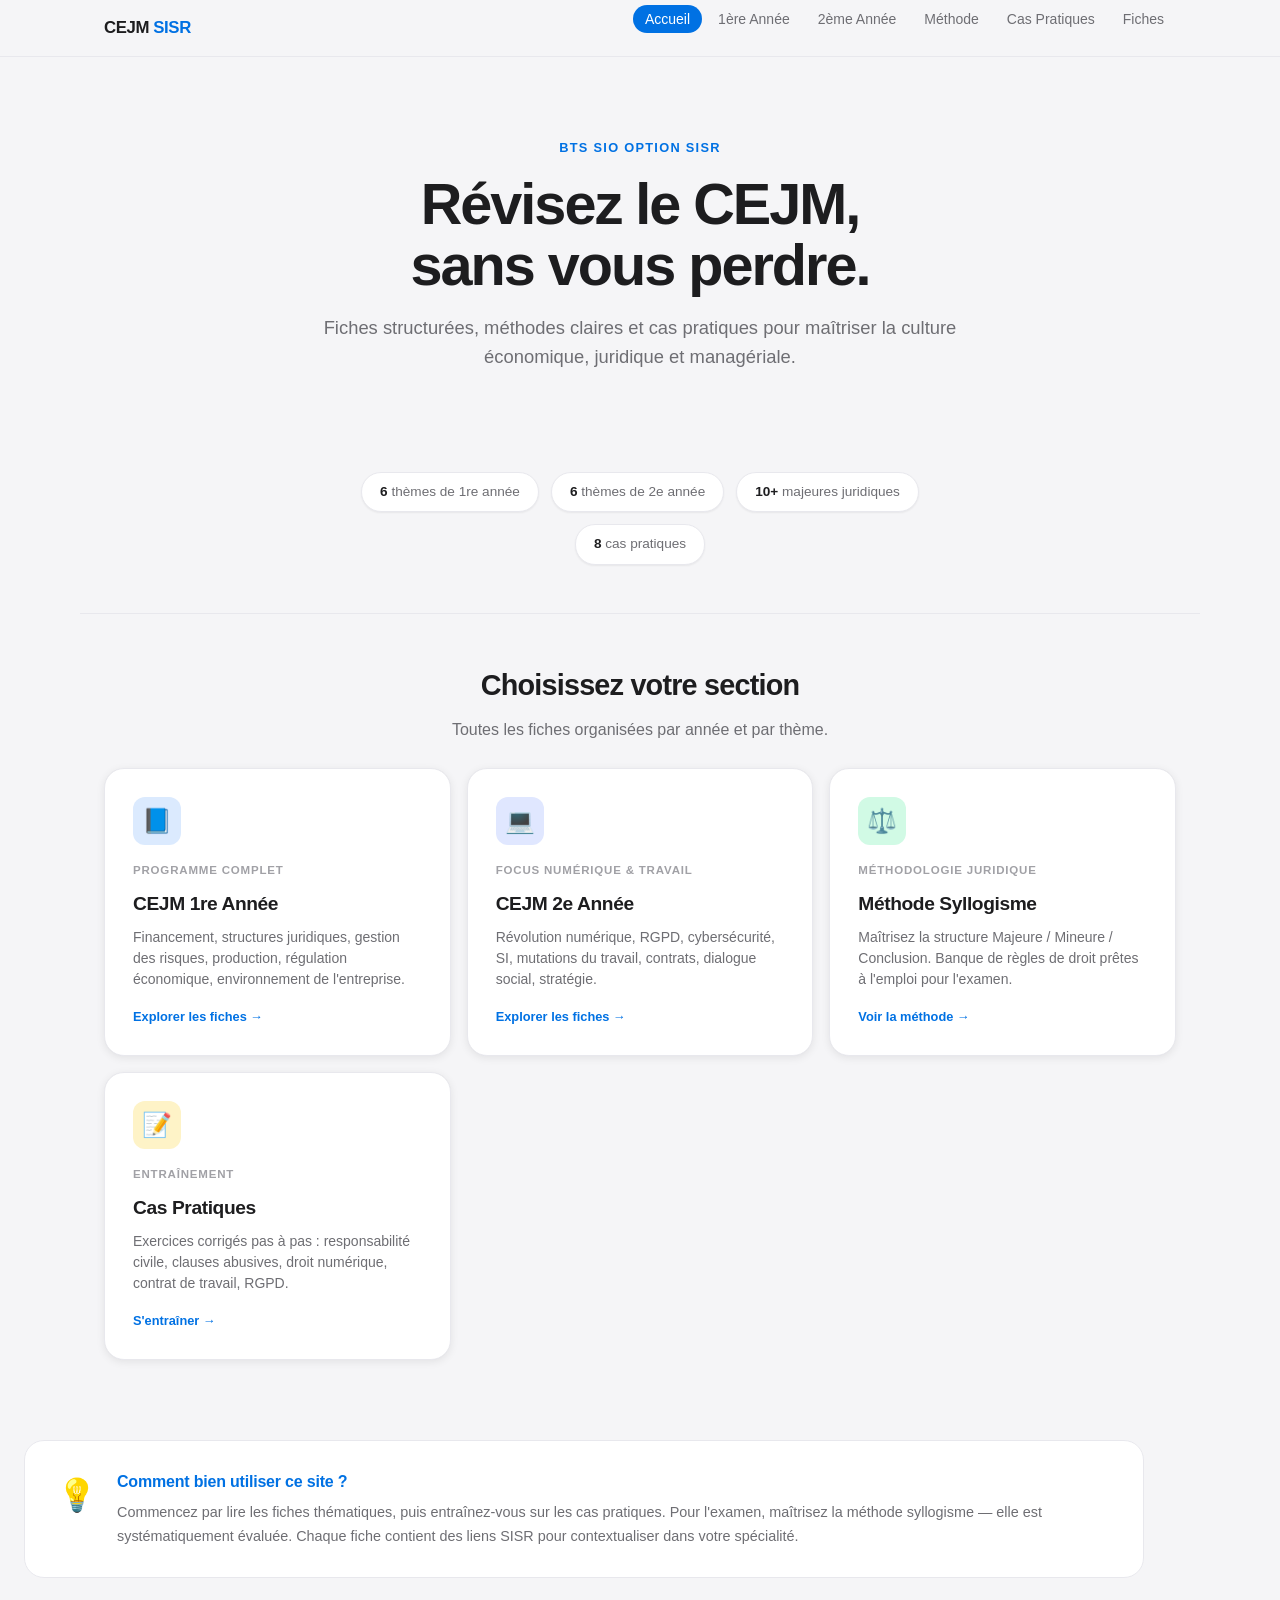
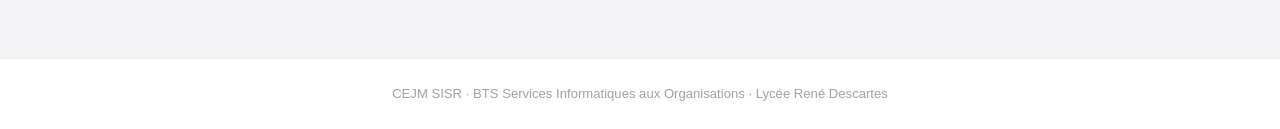
==== commit b2f0b17c: "update project" ====
--- a/index.html
+++ b/index.html
@@ -82,6 +82,7 @@
         <li><a href="annee2.html">2ème Année</a></li>
         <li><a href="syllogisme.html">Méthode</a></li>
         <li><a href="cas-pratiques.html">Cas Pratiques</a></li>
+        <li><a href="fiches.html">Fiches</a></li>
       </ul>
     </nav>
   </header>
@@ -91,7 +92,8 @@
     <a href="annee1.html">1re Année</a>
     <a href="annee2.html">2e Année</a>
     <a href="syllogisme.html">Méthode</a>
-    <a href="cas-pratiques.html">Cas Pratiques</a>
+    <a href="cas-pratiques.html">Cas Prat.</a>
+    <a href="fiches.html">Fiches</a>
   </nav>
 
   <!-- HERO -->
--- a/css/style.css
+++ b/css/style.css
@@ -918,6 +918,10 @@
 /* ——————————————————————————————————————
    RESPONSIVE
 —————————————————————————————————————— */
+
+/* Mobile nav hidden by default on desktop */
+.mobile-nav { display: none; }
+
 @media (max-width: 768px) {
   .nav-links { display: none; }
 
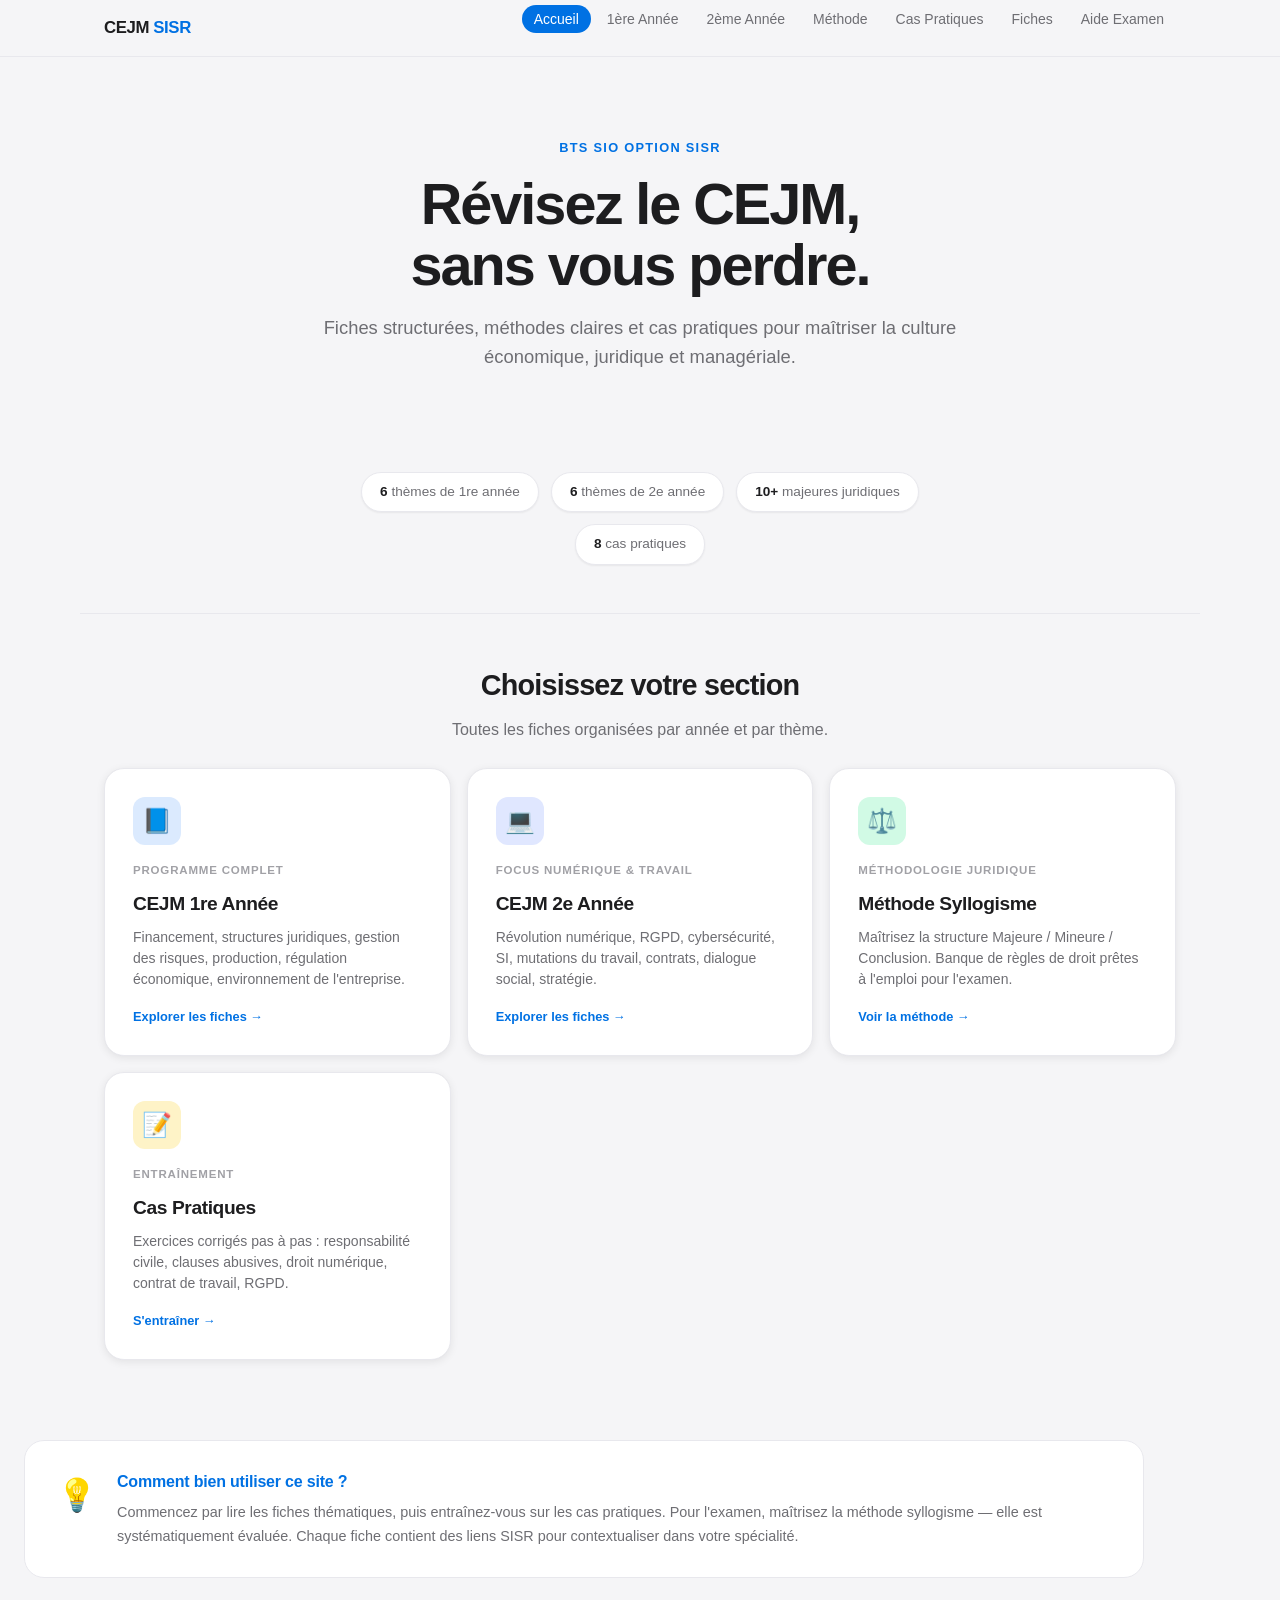
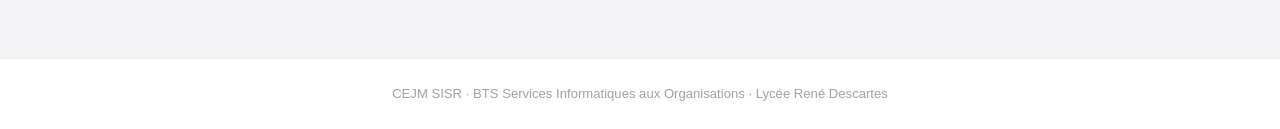
==== commit 848d0543: "mise à jour du site" ====
--- a/index.html
+++ b/index.html
@@ -83,6 +83,7 @@
         <li><a href="syllogisme.html">Méthode</a></li>
         <li><a href="cas-pratiques.html">Cas Pratiques</a></li>
         <li><a href="fiches.html">Fiches</a></li>
+        <li><a href="aide-examen.html">Aide Examen</a></li>
       </ul>
     </nav>
   </header>
@@ -94,6 +95,7 @@
     <a href="syllogisme.html">Méthode</a>
     <a href="cas-pratiques.html">Cas Prat.</a>
     <a href="fiches.html">Fiches</a>
+    <a href="aide-examen.html">Examen</a>
   </nav>
 
   <!-- HERO -->
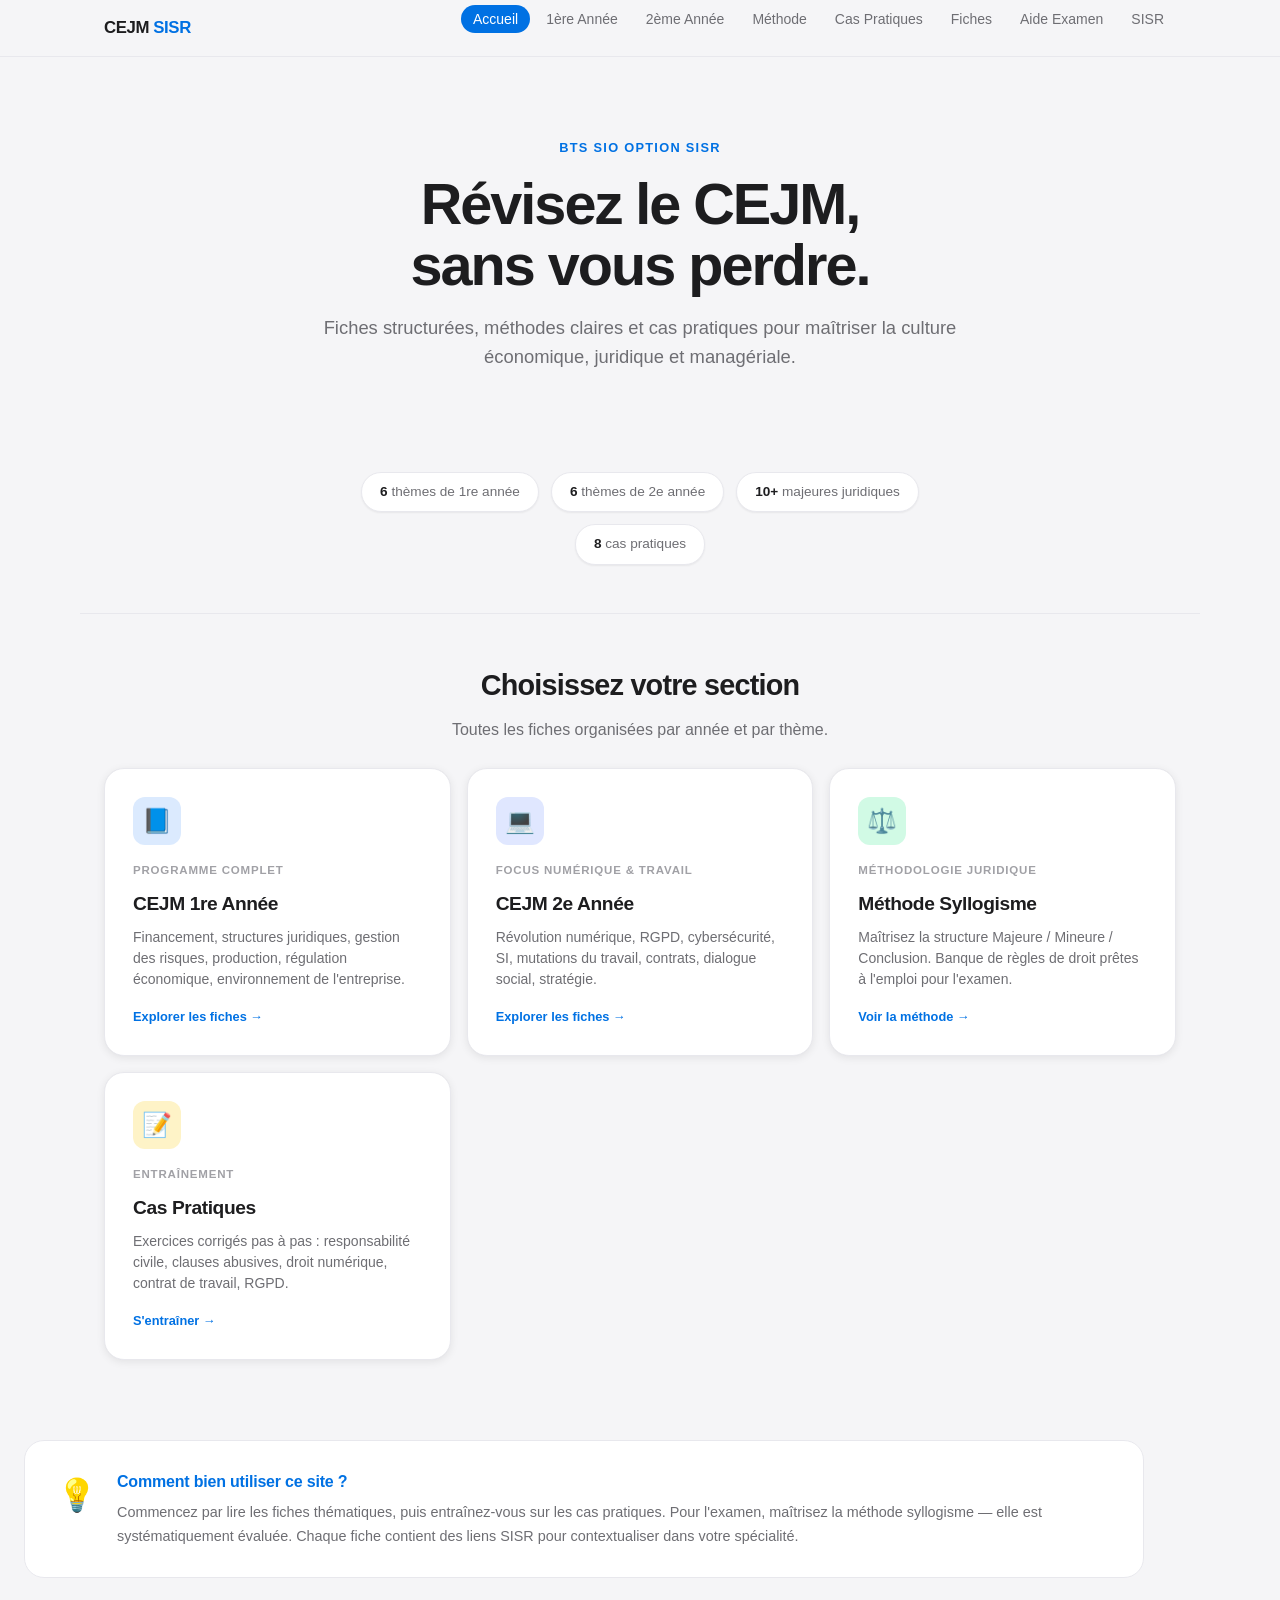
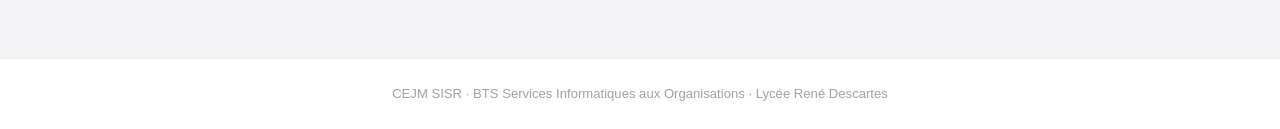
==== commit 71d54fec: "t" ====
--- a/index.html
+++ b/index.html
@@ -84,6 +84,7 @@
         <li><a href="cas-pratiques.html">Cas Pratiques</a></li>
         <li><a href="fiches.html">Fiches</a></li>
         <li><a href="aide-examen.html">Aide Examen</a></li>
+        <li><a href="sisr.html">SISR</a></li>
       </ul>
     </nav>
   </header>
@@ -96,6 +97,7 @@
     <a href="cas-pratiques.html">Cas Prat.</a>
     <a href="fiches.html">Fiches</a>
     <a href="aide-examen.html">Examen</a>
+    <a href="sisr.html">SISR</a>
   </nav>
 
   <!-- HERO -->
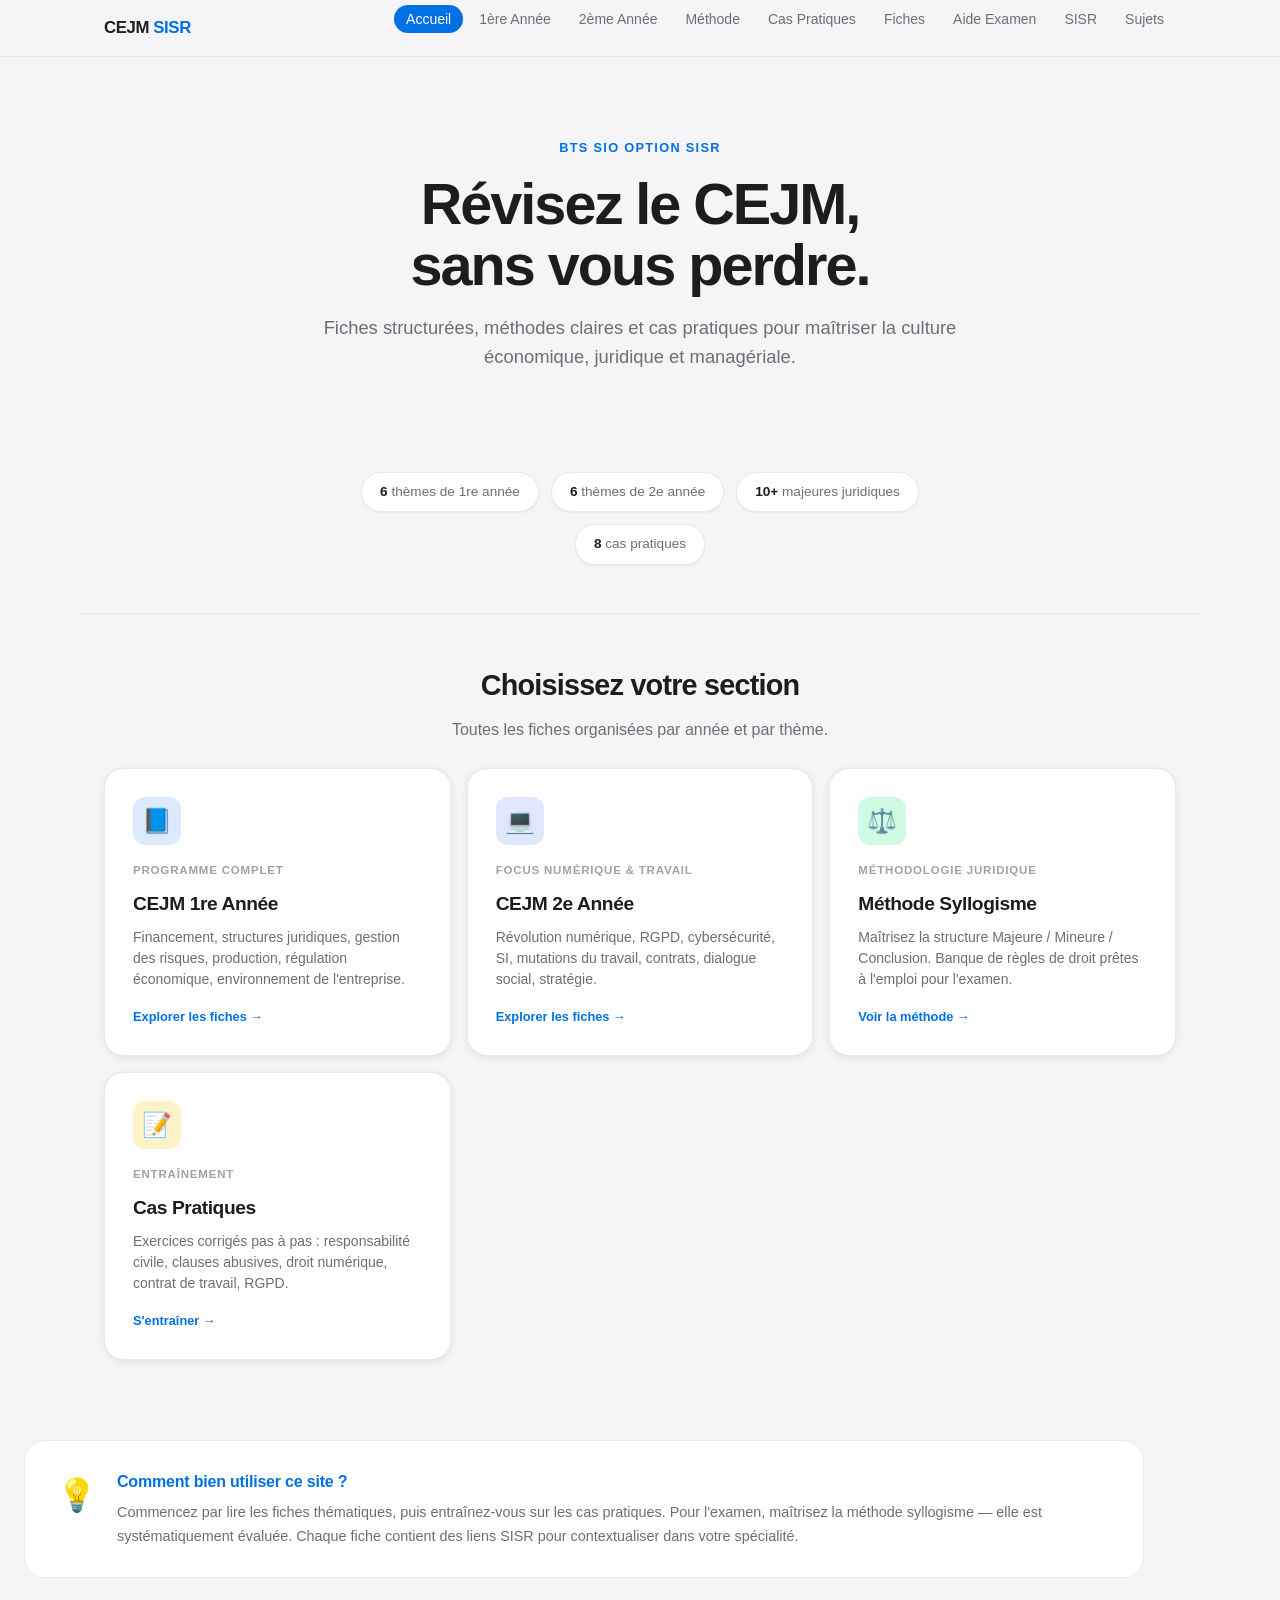
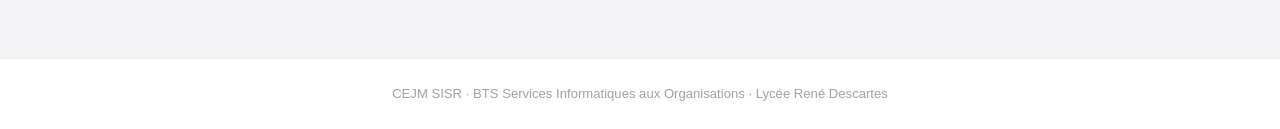
==== commit 7a3df355: "t" ====
--- a/index.html
+++ b/index.html
@@ -85,6 +85,7 @@
         <li><a href="fiches.html">Fiches</a></li>
         <li><a href="aide-examen.html">Aide Examen</a></li>
         <li><a href="sisr.html">SISR</a></li>
+        <li><a href="sujets.html">Sujets</a></li>
       </ul>
     </nav>
   </header>
@@ -98,6 +99,7 @@
     <a href="fiches.html">Fiches</a>
     <a href="aide-examen.html">Examen</a>
     <a href="sisr.html">SISR</a>
+    <a href="sujets.html">Sujets</a>
   </nav>
 
   <!-- HERO -->
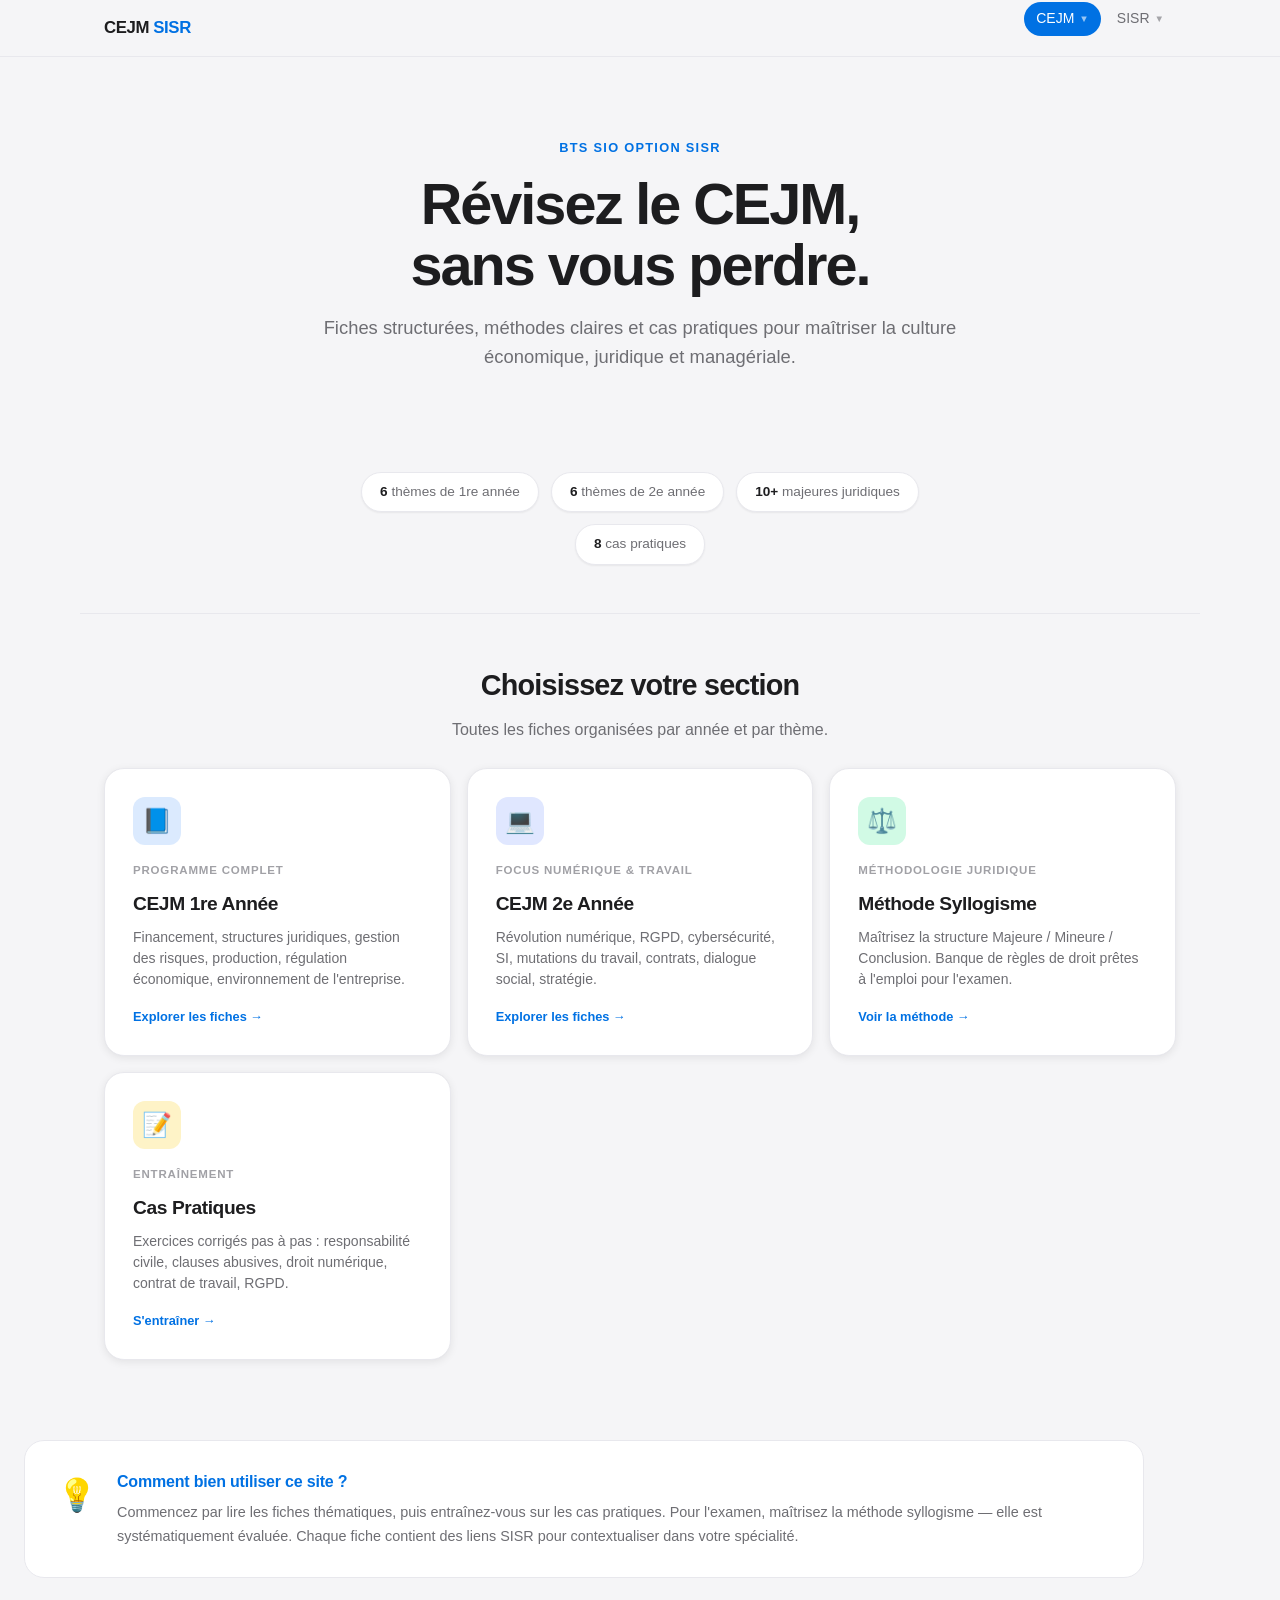
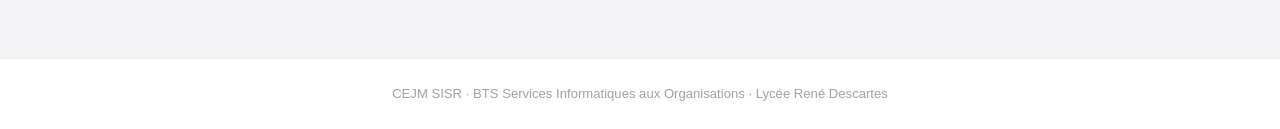
==== commit 163b8d02: "rr" ====
--- a/index.html
+++ b/index.html
@@ -77,28 +77,40 @@
     <nav class="nav">
       <a href="index.html" class="nav-logo">CEJM <span>SISR</span></a>
       <ul class="nav-links">
-        <li><a href="index.html" class="active">Accueil</a></li>
-        <li><a href="annee1.html">1ère Année</a></li>
-        <li><a href="annee2.html">2ème Année</a></li>
-        <li><a href="syllogisme.html">Méthode</a></li>
-        <li><a href="cas-pratiques.html">Cas Pratiques</a></li>
-        <li><a href="fiches.html">Fiches</a></li>
-        <li><a href="aide-examen.html">Aide Examen</a></li>
-        <li><a href="sisr.html">SISR</a></li>
-        <li><a href="sujets.html">Sujets</a></li>
+        <li class="nav-dropdown">
+          <a href="index.html">CEJM <span class="dd-arrow">▼</span></a>
+          <ul class="dropdown-menu">
+            <li><a href="index.html" class="active">Accueil</a></li>
+            <li><a href="annee1.html">1ère Année</a></li>
+            <li><a href="annee2.html">2ème Année</a></li>
+            <div class="dd-separator"></div>
+            <li><a href="syllogisme.html">Méthode Syllogisme</a></li>
+            <li><a href="cas-pratiques.html">Cas Pratiques</a></li>
+            <li><a href="fiches.html">Fiches</a></li>
+            <li><a href="aide-examen.html">Aide Examen</a></li>
+          </ul>
+        </li>
+        <li class="nav-dropdown">
+          <a href="sisr.html">SISR <span class="dd-arrow">▼</span></a>
+          <ul class="dropdown-menu">
+            <li><a href="sisr.html">Révision</a></li>
+            <li><a href="sujets.html">Sujets & Corrections</a></li>
+            <div class="dd-separator"></div>
+            <li><a href="sisr-qcm.html">QCM</a></li>
+            <li><a href="sisr-methode.html">Méthode</a></li>
+          </ul>
+        </li>
       </ul>
     </nav>
   </header>
 
   <nav class="mobile-nav">
     <a href="index.html" class="active">Accueil</a>
-    <a href="annee1.html">1re Année</a>
-    <a href="annee2.html">2e Année</a>
+    <a href="annee1.html">1re An</a>
+    <a href="annee2.html">2e An</a>
     <a href="syllogisme.html">Méthode</a>
-    <a href="cas-pratiques.html">Cas Prat.</a>
-    <a href="fiches.html">Fiches</a>
-    <a href="aide-examen.html">Examen</a>
     <a href="sisr.html">SISR</a>
+    <a href="sisr-qcm.html">QCM</a>
     <a href="sujets.html">Sujets</a>
   </nav>
 
--- a/css/style.css
+++ b/css/style.css
@@ -102,6 +102,67 @@
 .nav-links a.active { color: #fff; background: var(--accent); }
 
 /* ——————————————————————————————————————
+   DROPDOWN NAV
+—————————————————————————————————————— */
+.nav-dropdown { position: relative; list-style: none; }
+
+.nav-dropdown > a {
+  display: flex;
+  align-items: center;
+  gap: 5px;
+  cursor: pointer;
+}
+
+.nav-dropdown > a .dd-arrow {
+  font-size: 0.6rem;
+  opacity: 0.6;
+  transition: transform 0.2s;
+  display: inline-block;
+}
+
+.nav-dropdown:hover > a .dd-arrow { transform: rotate(180deg); }
+
+.dropdown-menu {
+  display: none;
+  position: absolute;
+  top: calc(100% + 8px);
+  left: 50%;
+  transform: translateX(-50%);
+  background: var(--bg-card);
+  border: 1px solid var(--border-light);
+  border-radius: var(--radius);
+  box-shadow: var(--shadow-md);
+  min-width: 180px;
+  padding: 8px;
+  z-index: 500;
+  list-style: none;
+}
+
+.nav-dropdown:hover .dropdown-menu,
+.nav-dropdown:focus-within .dropdown-menu { display: block; }
+
+.dropdown-menu li a {
+  display: block;
+  padding: 8px 14px;
+  border-radius: 10px;
+  font-size: 0.875rem;
+  font-weight: 500;
+  color: var(--text-secondary);
+  text-decoration: none;
+  white-space: nowrap;
+  transition: all 0.15s;
+}
+
+.dropdown-menu li a:hover { background: var(--bg); color: var(--text); }
+.dropdown-menu li a.active { color: var(--accent); font-weight: 600; }
+
+.dropdown-menu .dd-separator {
+  height: 1px;
+  background: var(--border-light);
+  margin: 6px 0;
+}
+
+/* ——————————————————————————————————————
    LAYOUT
 —————————————————————————————————————— */
 .page { max-width: 1120px; margin: 0 auto; padding: 0 24px 80px; }
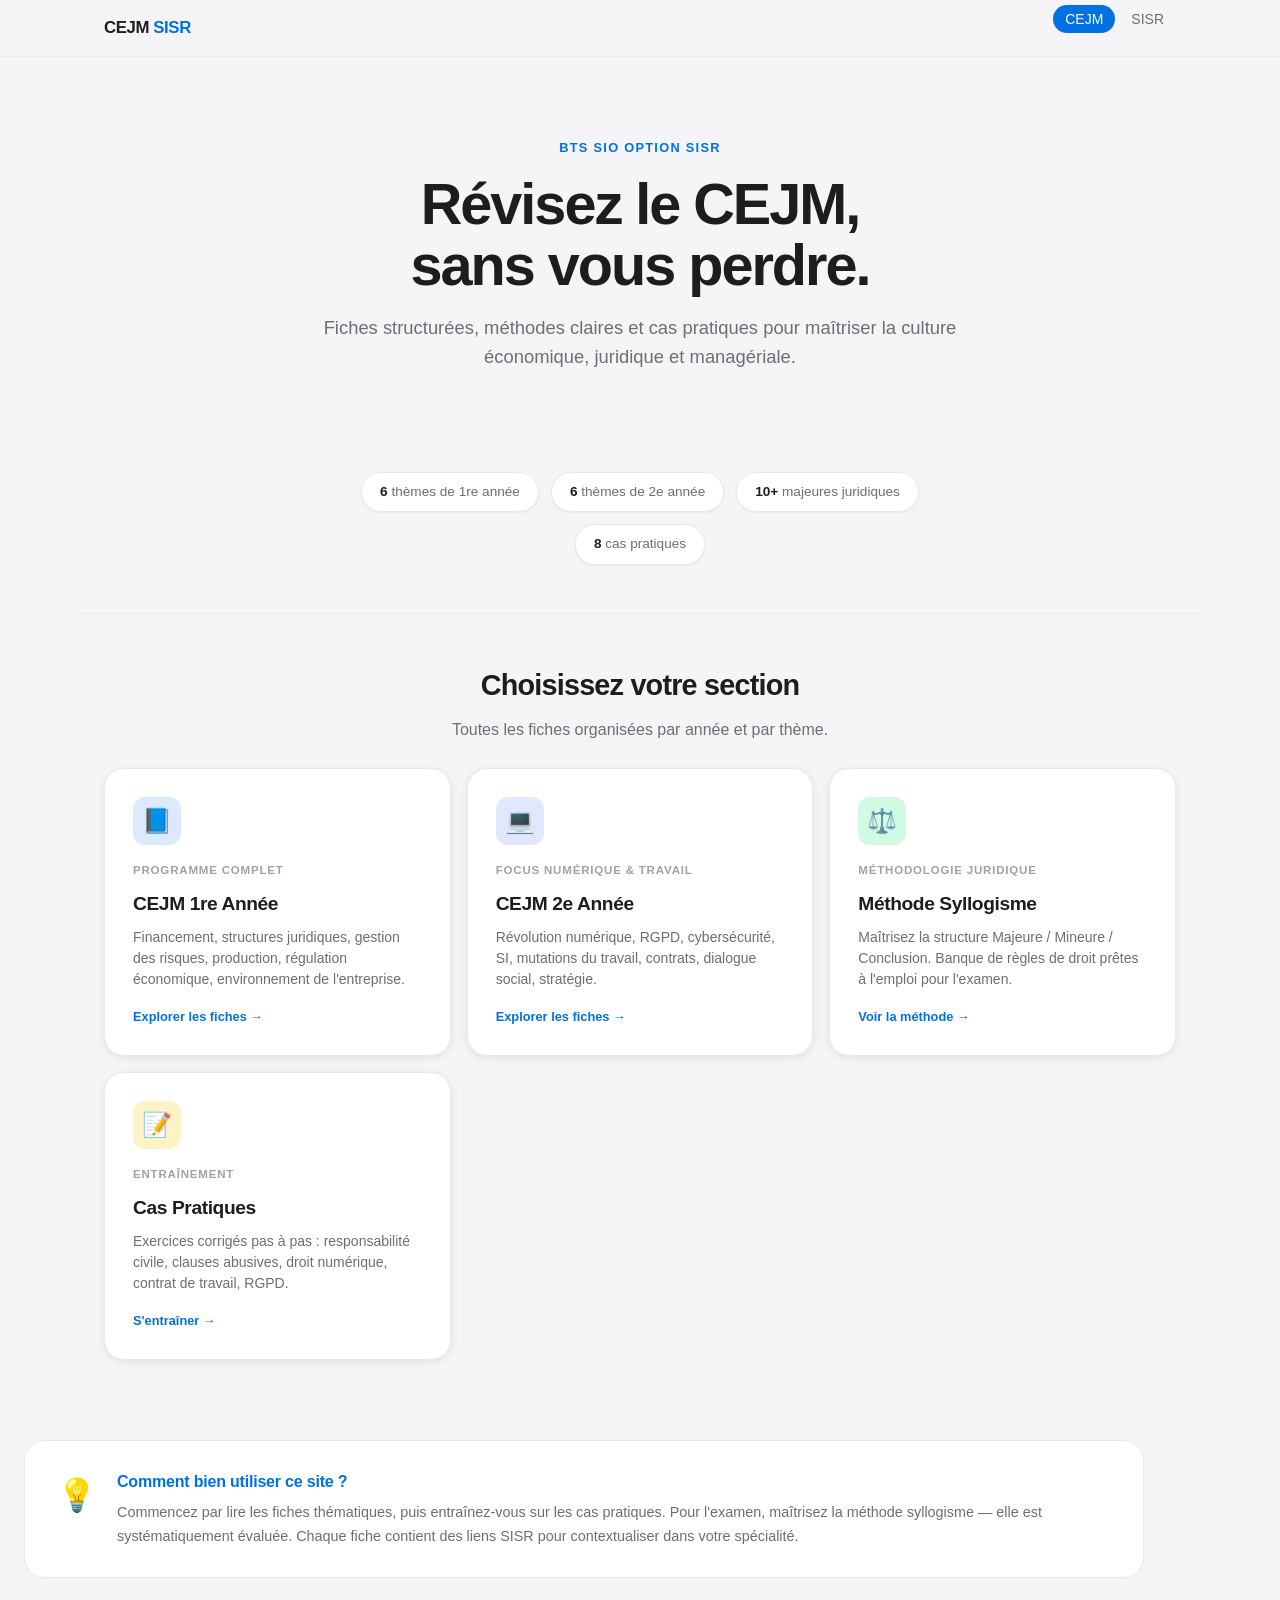
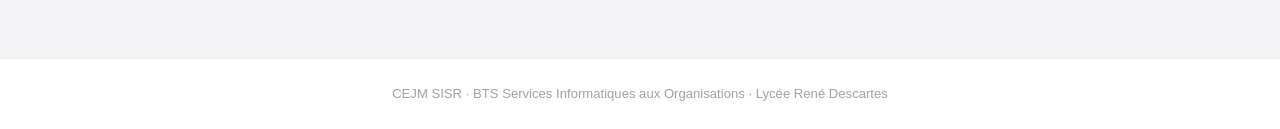
==== commit 36d9ccac: "rr" ====
--- a/index.html
+++ b/index.html
@@ -1,4 +1,4 @@
-<!DOCTYPE html>
+﻿<!DOCTYPE html>
 <html lang="fr">
 <head>
   <meta charset="UTF-8">
@@ -77,42 +77,11 @@
     <nav class="nav">
       <a href="index.html" class="nav-logo">CEJM <span>SISR</span></a>
       <ul class="nav-links">
-        <li class="nav-dropdown">
-          <a href="index.html">CEJM <span class="dd-arrow">▼</span></a>
-          <ul class="dropdown-menu">
-            <li><a href="index.html" class="active">Accueil</a></li>
-            <li><a href="annee1.html">1ère Année</a></li>
-            <li><a href="annee2.html">2ème Année</a></li>
-            <div class="dd-separator"></div>
-            <li><a href="syllogisme.html">Méthode Syllogisme</a></li>
-            <li><a href="cas-pratiques.html">Cas Pratiques</a></li>
-            <li><a href="fiches.html">Fiches</a></li>
-            <li><a href="aide-examen.html">Aide Examen</a></li>
-          </ul>
-        </li>
-        <li class="nav-dropdown">
-          <a href="sisr.html">SISR <span class="dd-arrow">▼</span></a>
-          <ul class="dropdown-menu">
-            <li><a href="sisr.html">Révision</a></li>
-            <li><a href="sujets.html">Sujets & Corrections</a></li>
-            <div class="dd-separator"></div>
-            <li><a href="sisr-qcm.html">QCM</a></li>
-            <li><a href="sisr-methode.html">Méthode</a></li>
-          </ul>
-        </li>
+        <li><a href="index.html" class="active">CEJM</a></li>
+        <li><a href="sisr-menu.html">SISR</a></li>
       </ul>
     </nav>
   </header>
-
-  <nav class="mobile-nav">
-    <a href="index.html" class="active">Accueil</a>
-    <a href="annee1.html">1re An</a>
-    <a href="annee2.html">2e An</a>
-    <a href="syllogisme.html">Méthode</a>
-    <a href="sisr.html">SISR</a>
-    <a href="sisr-qcm.html">QCM</a>
-    <a href="sujets.html">Sujets</a>
-  </nav>
 
   <!-- HERO -->
   <section class="hero-section fade-up">
--- a/css/style.css
+++ b/css/style.css
@@ -123,23 +123,42 @@
 .nav-dropdown:hover > a .dd-arrow { transform: rotate(180deg); }
 
 .dropdown-menu {
-  display: none;
+  /* Invisible par défaut — on garde l'élément dans le DOM pour éviter tout "gap" */
+  opacity: 0;
+  visibility: hidden;
+  pointer-events: none;
   position: absolute;
-  top: calc(100% + 8px);
+  top: calc(100% + 4px);
   left: 50%;
-  transform: translateX(-50%);
+  transform: translateX(-50%) translateY(-4px);
   background: var(--bg-card);
   border: 1px solid var(--border-light);
   border-radius: var(--radius);
   box-shadow: var(--shadow-md);
-  min-width: 180px;
+  min-width: 190px;
   padding: 8px;
   z-index: 500;
   list-style: none;
+  transition: opacity 0.18s ease, transform 0.18s ease, visibility 0.18s;
+}
+
+/* Pont transparent qui comble le micro-gap entre le lien et le menu */
+.dropdown-menu::before {
+  content: '';
+  position: absolute;
+  top: -8px;
+  left: 0;
+  right: 0;
+  height: 8px;
 }
 
 .nav-dropdown:hover .dropdown-menu,
-.nav-dropdown:focus-within .dropdown-menu { display: block; }
+.nav-dropdown:focus-within .dropdown-menu {
+  opacity: 1;
+  visibility: visible;
+  pointer-events: auto;
+  transform: translateX(-50%) translateY(0);
+}
 
 .dropdown-menu li a {
   display: block;
